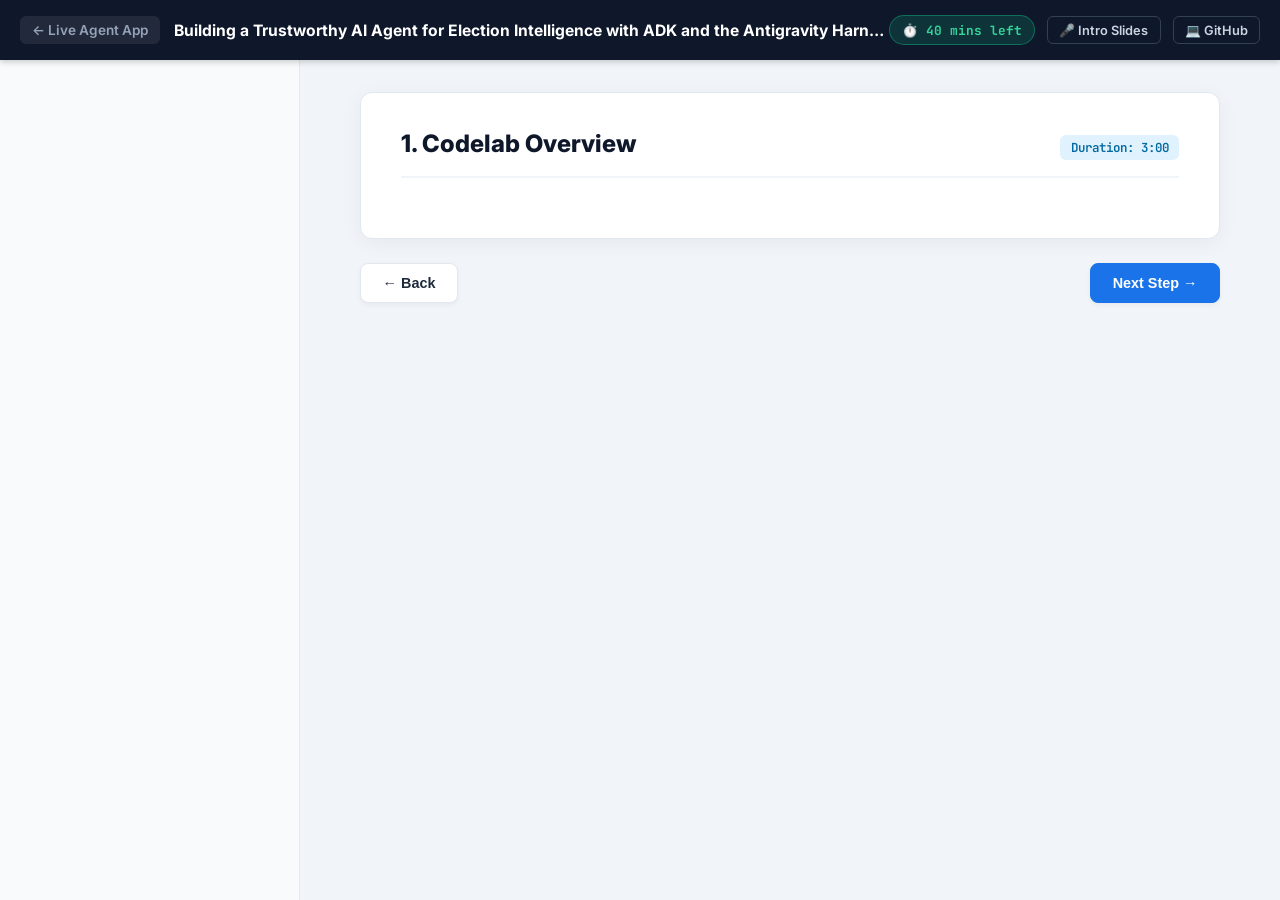
==== codelab/index.html @ 9dbaffe1 "feat: DevFest Lagos 2026 Election Intelligence ADK Multi-Agent App, Codelab & Slides" ====
<!DOCTYPE html>
<html lang="en">
<head>
  <meta charset="UTF-8" />
  <meta name="viewport" content="width=device-width, initial-scale=1.0" />
  <title>DevFest Lagos 2026 Codelab — Building a Trustworthy AI Agent for Election Intelligence with ADK</title>
  <link rel="preconnect" href="https://fonts.googleapis.com" />
  <link rel="preconnect" href="https://fonts.gstatic.com" crossorigin />
  <link href="https://fonts.googleapis.com/css2?family=Inter:wght@400;500;600;700;800&family=JetBrains+Mono:wght@400;500;600;700&display=swap" rel="stylesheet" />
  <style>
    :root {
      --primary: #1a73e8;
      --primary-dark: #1557b0;
      --emerald: #059669;
      --bg-sidebar: #f8fafc;
      --bg-page: #f1f5f9;
      --bg-card: #ffffff;
      --text-main: #1e293b;
      --text-secondary: #475569;
      --border: #e2e8f0;
      --positive-bg: #ecfdf5;
      --positive-border: #10b981;
      --positive-text: #065f46;
      --negative-bg: #fffbeb;
      --negative-border: #f59e0b;
      --negative-text: #92400e;
      --code-bg: #0f172a;
      --code-text: #f8fafc;
    }

    * { box-sizing: border-box; margin: 0; padding: 0; }
    body {
      font-family: 'Inter', -apple-system, BlinkMacSystemFont, sans-serif;
      background: var(--bg-page);
      color: var(--text-main);
      display: flex;
      flex-direction: column;
      height: 100vh;
      overflow: hidden;
    }

    /* Top Codelab Header (Solace / Google Codelabs Style) */
    .codelab-header {
      height: 60px;
      background: #0f172a;
      color: #fff;
      display: flex;
      align-items: center;
      justify-content: space-between;
      padding: 0 1.25rem;
      box-shadow: 0 2px 6px rgba(0,0,0,0.2);
      z-index: 20;
      flex-shrink: 0;
    }
    .header-left {
      display: flex;
      align-items: center;
      gap: 0.85rem;
      min-width: 0;
    }
    .back-btn {
      color: #94a3b8;
      text-decoration: none;
      font-size: 0.85rem;
      font-weight: 600;
      padding: 0.38rem 0.75rem;
      border-radius: 6px;
      background: rgba(255,255,255,0.08);
      white-space: nowrap;
    }
    .back-btn:hover { color: #fff; background: rgba(255,255,255,0.16); }
    .header-title {
      font-size: 0.98rem;
      font-weight: 700;
      white-space: nowrap;
      overflow: hidden;
      text-overflow: ellipsis;
    }
    .header-right {
      display: flex;
      align-items: center;
      gap: 0.75rem;
      flex-shrink: 0;
    }
    .timer-pill {
      display: flex;
      align-items: center;
      gap: 0.4rem;
      background: rgba(16, 185, 129, 0.18);
      border: 1px solid rgba(16, 185, 129, 0.45);
      color: #34d399;
      padding: 0.32rem 0.75rem;
      border-radius: 999px;
      font-size: 0.8rem;
      font-weight: 700;
      font-family: 'JetBrains Mono', monospace;
    }
    .header-link {
      color: #cbd5e1;
      text-decoration: none;
      font-size: 0.8rem;
      font-weight: 600;
      padding: 0.35rem 0.7rem;
      border-radius: 6px;
      border: 1px solid #334155;
    }
    .header-link:hover { color: #fff; border-color: #34d399; }

    /* Layout Container */
    .codelab-body {
      display: flex;
      flex: 1;
      overflow: hidden;
    }

    /* Left Step Drawer */
    .codelab-drawer {
      width: 300px;
      background: var(--bg-sidebar);
      border-right: 1px solid var(--border);
      overflow-y: auto;
      padding: 1rem 0.75rem;
      flex-shrink: 0;
    }
    @media (max-width: 900px) {
      .codelab-drawer { width: 230px; }
    }
    @media (max-width: 680px) {
      .codelab-drawer { display: none; }
    }
    .step-nav-item {
      display: flex;
      align-items: center;
      gap: 0.7rem;
      padding: 0.65rem 0.75rem;
      border-radius: 8px;
      cursor: pointer;
      color: var(--text-secondary);
      font-size: 0.84rem;
      font-weight: 500;
      margin-bottom: 0.25rem;
      transition: all 0.15s ease;
    }
    .step-nav-item:hover {
      background: #e2e8f0;
      color: var(--text-main);
    }
    .step-nav-item.active {
      background: #e0f2fe;
      color: #0369a1;
      font-weight: 700;
    }
    .step-nav-item.completed .step-circle {
      background: var(--emerald);
      color: #fff;
      border-color: var(--emerald);
    }
    .step-circle {
      width: 24px;
      height: 24px;
      border-radius: 50%;
      border: 2px solid #cbd5e1;
      display: flex;
      align-items: center;
      justify-content: center;
      font-size: 0.74rem;
      font-weight: 700;
      flex-shrink: 0;
      background: #fff;
    }
    .step-nav-item.active .step-circle {
      background: #0284c7;
      color: #fff;
      border-color: #0284c7;
    }
    .step-duration-tag {
      margin-left: auto;
      font-size: 0.7rem;
      color: #64748b;
      font-family: 'JetBrains Mono', monospace;
    }

    /* Main Step Canvas */
    .codelab-main {
      flex: 1;
      overflow-y: auto;
      padding: 2rem 2.5rem 5rem;
      display: flex;
      flex-direction: column;
      align-items: center;
    }
    .step-card {
      width: 100%;
      max-width: 860px;
      background: var(--bg-card);
      border: 1px solid var(--border);
      border-radius: 12px;
      padding: 2.25rem 2.5rem;
      box-shadow: 0 4px 20px rgba(15, 23, 42, 0.05);
    }
    .step-header {
      border-bottom: 2px solid #f1f5f9;
      padding-bottom: 1rem;
      margin-bottom: 1.5rem;
      display: flex;
      align-items: baseline;
      justify-content: space-between;
      gap: 1rem;
      flex-wrap: wrap;
    }
    .step-header h1 {
      font-size: 1.5rem;
      font-weight: 800;
      color: #0f172a;
    }
    .step-time-badge {
      font-family: 'JetBrains Mono', monospace;
      font-size: 0.78rem;
      color: #0369a1;
      background: #e0f2fe;
      padding: 0.25rem 0.65rem;
      border-radius: 6px;
      font-weight: 600;
    }

    /* Content Typography */
    .step-content h2 {
      font-size: 1.18rem;
      font-weight: 700;
      margin: 1.5rem 0 0.65rem;
      color: #0f172a;
    }
    .step-content h3 {
      font-size: 1rem;
      font-weight: 700;
      margin: 1.2rem 0 0.45rem;
      color: #1e293b;
    }
    .step-content p {
      line-height: 1.7;
      color: #334155;
      margin-bottom: 0.9rem;
      font-size: 0.95rem;
    }
    .step-content ul, .step-content ol {
      padding-left: 1.4rem;
      margin-bottom: 1rem;
      color: #334155;
      line-height: 1.7;
      font-size: 0.95rem;
    }
    .step-content li { margin-bottom: 0.4rem; }
    .step-content code {
      font-family: 'JetBrains Mono', monospace;
      font-size: 0.84rem;
      background: #f1f5f9;
      color: #0f172a;
      padding: 0.15rem 0.4rem;
      border-radius: 4px;
      border: 1px solid #e2e8f0;
    }
    .step-content pre {
      position: relative;
      background: var(--code-bg);
      color: var(--code-text);
      padding: 1.1rem 1.25rem;
      border-radius: 8px;
      overflow-x: auto;
      margin: 0.9rem 0 1.2rem;
      font-family: 'JetBrains Mono', monospace;
      font-size: 0.83rem;
      line-height: 1.55;
    }
    .step-content pre code {
      background: transparent;
      color: inherit;
      border: none;
      padding: 0;
    }
    .copy-btn {
      position: absolute;
      top: 0.55rem;
      right: 0.65rem;
      background: rgba(255,255,255,0.12);
      color: #e2e8f0;
      border: 1px solid rgba(255,255,255,0.2);
      border-radius: 5px;
      padding: 0.22rem 0.55rem;
      font-size: 0.72rem;
      cursor: pointer;
      font-family: 'Inter', sans-serif;
    }
    .copy-btn:hover { background: rgba(255,255,255,0.24); }

    /* Solace / Google Codelabs Info Boxes (aside.positive & aside.negative) */
    .aside-positive {
      background: var(--positive-bg);
      border-left: 4px solid var(--positive-border);
      color: var(--positive-text);
      padding: 1rem 1.2rem;
      border-radius: 0 8px 8px 0;
      margin: 1.1rem 0;
      font-size: 0.92rem;
      line-height: 1.6;
    }
    .aside-negative {
      background: var(--negative-bg);
      border-left: 4px solid var(--negative-border);
      color: var(--negative-text);
      padding: 1rem 1.2rem;
      border-radius: 0 8px 8px 0;
      margin: 1.1rem 0;
      font-size: 0.92rem;
      line-height: 1.6;
    }

    /* Tables */
    .step-content table {
      width: 100%;
      border-collapse: collapse;
      margin: 1rem 0 1.25rem;
      font-size: 0.88rem;
    }
    .step-content th, .step-content td {
      border: 1px solid var(--border);
      padding: 0.65rem 0.8rem;
      text-align: left;
    }
    .step-content th {
      background: #f8fafc;
      font-weight: 700;
    }

    /* Bottom Controls */
    .step-footer {
      width: 100%;
      max-width: 860px;
      display: flex;
      justify-content: space-between;
      margin-top: 1.5rem;
    }
    .nav-btn {
      padding: 0.7rem 1.35rem;
      border-radius: 8px;
      font-weight: 600;
      font-size: 0.9rem;
      cursor: pointer;
      border: 1px solid var(--border);
      background: #fff;
      color: var(--text-main);
      box-shadow: 0 2px 5px rgba(0,0,0,0.05);
    }
    .nav-btn.primary {
      background: var(--primary);
      color: #fff;
      border-color: var(--primary);
    }
    .nav-btn.primary:hover { background: var(--primary-dark); }
    .nav-btn:disabled { opacity: 0.4; cursor: not-allowed; }
  </style>
</head>
<body>
  <header class="codelab-header">
    <div class="header-left">
      <a href="/" class="back-btn">← Live Agent App</a>
      <div class="header-title">Building a Trustworthy AI Agent for Election Intelligence with ADK and the Antigravity Harness</div>
    </div>
    <div class="header-right">
      <div class="timer-pill" id="time-remaining">⏱️ 40 mins left</div>
      <a href="/slides/" class="header-link">🎤 Intro Slides</a>
      <a href="https://github.com/gabbyagbobli/devfest-lagos-election-intelligence" target="_blank" rel="noopener" class="header-link">💻 GitHub</a>
    </div>
  </header>

  <div class="codelab-body">
    <aside class="codelab-drawer" id="drawer"></aside>
    <main class="codelab-main" id="main-scroll">
      <article class="step-card">
        <div class="step-header">
          <h1 id="step-title">1. Codelab Overview</h1>
          <span class="step-time-badge" id="step-duration">Duration: 3:00</span>
        </div>
        <div class="step-content" id="step-content"></div>
      </article>
      <div class="step-footer">
        <button class="nav-btn" id="prev-btn">← Back</button>
        <button class="nav-btn primary" id="next-btn">Next Step →</button>
      </div>
    </main>
  </div>

  <script>
    const STEPS = [
      {
        title: "Codelab Overview & Learning Objectives",
        duration: 3,
        html: `
          <p>Welcome to the <strong>DevFest Lagos 2026</strong> hands-on workshop! Over the next <strong>40 minutes</strong>, you will build, orchestrate, test, and run a <strong>Trustworthy Multi-Agent Election Intelligence Application</strong> using <strong>Google's Agent Development Kit (ADK)</strong> and the <strong>Antigravity Harness</strong>.</p>
          <h2>The Election Information Trust Challenge</h2>
          <p>As elections approach, citizens, journalists, and observers increasingly ask AI systems about voting hours, PVC collection deadlines, BVAS accreditation rules, official announcements, and viral claims circulating on social media.</p>
          <p>An ordinary chatbot answering from static training weights poses severe risks: it can hallucinate polling dates, confuse outdated rules with current law, or repeat unverified rumors with high confidence.</p>
          <h2>What You Will Build</h2>
          <ul>
            <li><strong>A 4-Agent Google ADK System</strong> with an <code>election_intelligence_coordinator</code> routing requests to three specialized sub-agents: <code>election_research_agent</code>, <code>claim_verification_agent</code>, and <code>election_information_analyst</code>.</li>
            <li><strong>Six Custom ADK Function Tools</strong> backed by a 3-Tier Electoral Source Trust Registry (<code>data/trusted_sources.json</code>) and a verified corpus of INEC regulations, Electoral Act provisions, and accredited observer reports (<code>data/election_corpus.json</code>).</li>
            <li><strong>An Interactive Election Intelligence Trust Dashboard</strong> featuring live verification verdicts (<code>SUPPORTED</code>, <code>CONTRADICTED</code>, <code>INSUFFICIENT_EVIDENCE</code>), multi-agent execution traces, and clickable source attribution cards.</li>
          </ul>
          <div class="aside-positive">
            <strong>💡 Core Principle — Retrieval ≠ Verification:</strong> Finding a statement online does not make it true. Your application will explicitly separate <em>source authority</em> (Tier 1–3), <em>retrieved evidence</em>, and the <em>epistemic conclusion</em> drawn.
          </div>
          <h2>Quick Workshop Links</h2>
          <ul>
            <li><strong>Live Deployed Application:</strong> <a href="/" target="_blank">Open Election Intelligence Trust Dashboard</a></li>
            <li><strong>10-Minute Introduction Slides:</strong> <a href="/slides/" target="_blank">Open Workshop Slide Deck</a></li>
            <li><strong>GitHub Repository:</strong> <a href="https://github.com/gabbyagbobli/devfest-lagos-election-intelligence" target="_blank">gabbyagbobli/devfest-lagos-election-intelligence</a></li>
          </ul>
        `
      },
      {
        title: "Understand the Multi-Agent Architecture",
        duration: 4,
        html: `
          <p>A multi-agent system is not simply several chatbots placed together. In <strong>Google ADK</strong>, each agent has a distinct responsibility, curated instructions, and dedicated tools, coordinated by a parent orchestrator.</p>
          <h2>Our 4-Agent ADK Topology</h2>
          <pre><code>                        ┌──────────────────────────────────────────────┐
                        │               User Query / Claim             │
                        └──────────────────────┬───────────────────────┘
                                               ▼
                ┌──────────────────────────────────────────────────────────────┐
                │        A. Election Intelligence Coordinator (root_agent)     │
                │  • Classifies user intent & delegates to specialist agents   │
                │  • Enforces epistemic humility & uncertainty indicators      │
                └──────┬───────────────────────┬────────────────────────┬──────┘
                       │                       │                        │
         Procedures    ▼         Rumors/Claims ▼          Summaries     ▼
┌──────────────────────────────┐ ┌──────────────────────────────┐ ┌──────────────────────────────┐
│  B. Election Research Agent  │ │  C. Claim Verification Agent │ │ D. Election Info Analyst     │
│  • Official rules & lookup   │ │  • Evaluates claims vs facts │ │ • Summarizes announcements   │
│  • Allowlist trust checks    │ │  • SUPPORTED / CONTRADICTED  │ │ • Compares Tier 1-3 sources  │
│                              │ │    / INSUFFICIENT_EVIDENCE   │ │ • Extracts key dates         │
└──────────────────────────────┘ └──────────────────────────────┘ └──────────────────────────────┘</code></pre>
          <h2>The Three-Tier Electoral Source Trust Registry</h2>
          <table>
            <thead>
              <tr><th>Tier</th><th>Category</th><th>Trust Score</th><th>Trusted Sources</th><th>Verification Policy</th></tr>
            </thead>
            <tbody>
              <tr><td><strong>Tier 1</strong></td><td>Statutory &amp; Electoral Authority</td><td><code>0.98</code></td><td>INEC (<code>inecnigeria.org</code>), Electoral Act (<code>placng.org</code>)</td><td>Primary authority for dates, procedures, and eligibility.</td></tr>
              <tr><td><strong>Tier 2</strong></td><td>Accredited Observers &amp; Fact-Checkers</td><td><code>0.90</code></td><td>YIAGA Africa, DUBAWA, Civil Society Situation Room</td><td>High credibility for field observation and forensic fact-checks.</td></tr>
              <tr><td><strong>Tier 3</strong></td><td>Verified News Media</td><td><code>0.78</code></td><td>Channels TV, Premium Times Electoral Desk</td><td>Credible reporting; requires Tier 1/2 corroboration for legal rules.</td></tr>
              <tr><td><strong>Blocked</strong></td><td>Unattributed / Disinformation</td><td><code>0.00</code></td><td>Viral WhatsApp forwards, clickbait blogs</td><td>Blocked from grounding; treated strictly as claims to verify.</td></tr>
            </tbody>
          </table>
          <div class="aside-negative">
            <strong>⚠️ Zero-Fabrication Guardrail:</strong> None of the four agents may ever invent election results, voting procedures, candidate statements, or URLs. When evidence is incomplete, the agent must return <code>INSUFFICIENT_EVIDENCE</code>.
          </div>
        `
      },
      {
        title: "Set Up the Development Environment",
        duration: 5,
        html: `
          <p>In this step, you will clone the starter repository, create an isolated Python virtual environment, install <code>google-adk</code> and FastAPI, and verify your environment.</p>
          <h2>1. Clone the Starter Repository</h2>
          <pre><code>git clone https://github.com/gabbyagbobli/devfest-lagos-election-intelligence.git
cd devfest-lagos-election-intelligence</code></pre>
          <h2>2. Create Virtual Environment &amp; Install Dependencies</h2>
          <p><strong>macOS / Linux / Google Cloud Shell:</strong></p>
          <pre><code>python3 -m venv .venv
source .venv/bin/activate
pip install --upgrade pip
pip install -r requirements.txt</code></pre>
          <p><strong>Windows (PowerShell):</strong></p>
          <pre><code>python -m venv .venv
.\\.venv\\Scripts\\Activate.ps1
pip install --upgrade pip
pip install -r requirements.txt</code></pre>
          <h2>3. Configure <code>.env</code> Credentials</h2>
          <p>Copy <code>.env.example</code> to <code>.env</code> and set either your Gemini API key or Google Cloud Vertex AI project:</p>
          <pre><code>cp .env.example .env</code></pre>
          <pre><code># Option 1: Gemini API Key (Google AI Studio)
GOOGLE_API_KEY=your_api_key_here

# Option 2: Google Cloud Vertex AI / Agent Platform
# GOOGLE_GENAI_USE_VERTEXAI=1
# GOOGLE_CLOUD_PROJECT=your-gcp-project-id
# GOOGLE_CLOUD_LOCATION=us-central1

ADK_MODEL=gemini-2.5-flash</code></pre>
          <div class="aside-positive">
            <strong>🔍 Checkpoint — Verify Your Setup:</strong><br/>
            Run the command below to confirm <code>google-adk</code> and the verified election corpus are ready:
            <pre><code>adk --version
python -c "import json; print('Loaded corpus docs:', len(json.load(open('data/election_corpus.json', encoding='utf8'))))"</code></pre>
            Expected output: <code>adk, version 2.14.0</code> and <code>Loaded corpus docs: 9</code>.
          </div>
        `
      },
      {
        title: "Build Retrieval & Source Allowlist Tools",
        duration: 6,
        html: `
          <p>In Google ADK, Python functions are exposed to agents via <code>FunctionTool</code>. The LLM inspects the function's <strong>name, parameter type annotations, and docstring</strong> to determine when to call it.</p>
          <h2>Inspect <code>app/tools/election_tools.py</code> (Retrieval &amp; Credibility)</h2>
          <p>Open <code>app/tools/election_tools.py</code> and examine <code>search_verified_election_corpus</code> and <code>check_source_credibility</code>:</p>
          <pre><code>def search_verified_election_corpus(query: str, category: str = "all") -> dict[str, Any]:
    """
    Searches the verified election intelligence corpus for official guidelines,
    electoral commission announcements, statutory laws, and accredited observer reports.

    Args:
        query: The natural language search query or topic keywords.
        category: Optional category filter ("all", "voting_procedures",
                  "official_announcement", "fact_check", "legal_framework",
                  "multi_source_development", or "unverified_investigation").

    Returns:
        A dictionary containing matched documents with full source attribution,
        trust tier scores, publication dates, URLs, and key facts.
    """</code></pre>
          <p>And inspect the domain allowlist guardrail in <code>fetch_allowlisted_web_source(url: str)</code>:</p>
          <pre><code>def fetch_allowlisted_web_source(url: str) -> dict[str, Any]:
    """
    Fetches live web content ONLY if the URL belongs to an allowlisted domain
    in the Electoral Source Trust Registry. Prevents hallucinated or untrusted URLs.
    """
    credibility = check_source_credibility(url)
    if not credibility.get("is_trusted"):
        return {
            "status": "blocked_untrusted_domain",
            "url": url,
            "credibility": credibility,
            "message": "Access blocked by Antigravity Trust Guardrail: domain not allowlisted.",
        }</code></pre>
          <div class="aside-positive">
            <strong>🔍 Checkpoint — Test Source Allowlisting &amp; Retrieval:</strong>
            <pre><code>python -c "from app.tools.election_tools import search_verified_election_corpus, check_source_credibility; print(check_source_credibility('inecnigeria.org')['tier_key']); print(check_source_credibility('whatsapp-forward')['status']); print(search_verified_election_corpus('voting procedures')['documents'][0]['doc_id'])"</code></pre>
            Expected output:<br/>
            <code>TIER_1_OFFICIAL</code><br/>
            <code>flagged_untrusted</code><br/>
            <code>INEC-2026-PROC-01</code>
          </div>
        `
      },
      {
        title: "Build Claim Verification & Analyst Tools",
        duration: 5,
        html: `
          <p>Now let's examine how <code>app/tools/election_tools.py</code> separates <strong>retrieval</strong> from <strong>verification</strong> using <code>verify_election_claim</code>, <code>get_official_announcements</code>, and <code>compare_multi_source_coverage</code>.</p>
          <h2>Why Retrieval ≠ Verification</h2>
          <p>If a user asks <em>"Was the November 21 election postponed to December 12?"</em>, a naive RAG pipeline retrieves an INEC press release containing the words <em>"postponed to December 12"</em> (from INEC's rebuttal) and might confuse the rumor with the truth. Our <code>verify_election_claim</code> tool evaluates source tier, statutory compliance, and explicit rebuttals to classify claims into:</p>
          <ul>
            <li><code>SUPPORTED</code> — Confirmed by Tier 1 official publications or corroborated Tier 2 observer reports.</li>
            <li><code>CONTRADICTED</code> — Refuted by Tier 1 INEC communiqués, Section 47 of the Electoral Act, or forensic fact-checks.</li>
            <li><code>INSUFFICIENT_EVIDENCE</code> — Unverified rumor, ongoing investigation (such as the Eti-Osa/Alimosho polling unit relocation claim), or missing official record.</li>
          </ul>
          <pre><code>def verify_election_claim(claim: str) -> dict[str, Any]:
    """
    Verifies a user-submitted election claim against the verified evidence corpus,
    separating raw retrieval from evidentiary verification.

    Args:
        claim: The specific statement, rumor, or claim to evaluate.

    Returns:
        A structured verification report with a verdict ("SUPPORTED", "CONTRADICTED",
        or "INSUFFICIENT_EVIDENCE"), confidence rating, rationale, and cited evidence.
    """</code></pre>
          <div class="aside-positive">
            <strong>🔍 Checkpoint — Test All Three Verification Verdicts:</strong>
            <pre><code>python -c "from app.tools.election_tools import verify_election_claim
print('1:', verify_election_claim('Election is on November 21, 2026')['verdict'])
print('2:', verify_election_claim('INEC postponed election by 3 weeks to December 12')['verdict'])
print('3:', verify_election_claim('42 polling units in Eti-Osa were secretly relocated overnight')['verdict'])"</code></pre>
            Expected output:<br/>
            <code>1: SUPPORTED</code><br/>
            <code>2: CONTRADICTED</code><br/>
            <code>3: INSUFFICIENT_EVIDENCE</code>
          </div>
        `
      },
      {
        title: "Create the Specialist Sub-Agents",
        duration: 5,
        html: `
          <p>In <code>app/agents/specialists.py</code>, we define our three specialized Google ADK agents using <code>google.adk.agents.Agent</code> and <code>google.adk.tools.FunctionTool</code>:</p>
          <ul>
            <li><code>election_research_agent</code> — Equipped with <code>search_verified_election_corpus</code>, <code>check_source_credibility</code>, and <code>fetch_allowlisted_web_source</code>.</li>
            <li><code>claim_verification_agent</code> — Equipped with <code>verify_election_claim</code>, <code>search_verified_election_corpus</code>, and <code>check_source_credibility</code>.</li>
            <li><code>election_information_analyst</code> — Equipped with <code>get_official_announcements</code>, <code>compare_multi_source_coverage</code>, and <code>search_verified_election_corpus</code>.</li>
          </ul>
          <h2>Inspect <code>app/agents/specialists.py</code></h2>
          <pre><code>from google.adk.agents import Agent
from google.adk.tools import FunctionTool

election_research_agent = Agent(
    model=MODEL_NAME,
    name="election_research_agent",
    description=(
        "Retrieves verified election procedures, statutory provisions, and official "
        "records from allowlisted sources, and evaluates source credibility tiers."
    ),
    instruction="""You are the Election Research Agent in a trustworthy Election Intelligence system...""",
    tools=[
        FunctionTool(search_verified_election_corpus),
        FunctionTool(check_source_credibility),
        FunctionTool(fetch_allowlisted_web_source),
    ],
)

claim_verification_agent = Agent(
    model=MODEL_NAME,
    name="claim_verification_agent",
    description=(
        "Verifies user-submitted election claims, rumors, or statements against "
        "available evidence and assigns SUPPORTED, CONTRADICTED, or INSUFFICIENT_EVIDENCE verdicts."
    ),
    instruction="""You are the Claim Verification Agent... RETRIEVAL IS NOT VERIFICATION...""",
    tools=[
        FunctionTool(verify_election_claim),
        FunctionTool(search_verified_election_corpus),
        FunctionTool(check_source_credibility),
    ],
)</code></pre>
          <div class="aside-positive">
            <strong>🔍 Checkpoint — Confirm Specialist Agent Instantiation:</strong>
            <pre><code>python -c "from app.agents.specialists import election_research_agent, claim_verification_agent, election_information_analyst; print([a.name for a in (election_research_agent, claim_verification_agent, election_information_analyst)])"</code></pre>
            Expected output:<br/>
            <code>['election_research_agent', 'claim_verification_agent', 'election_information_analyst']</code>
          </div>
        `
      },
      {
        title: "Build the Coordinator & Connect Agents",
        duration: 4,
        html: `
          <p>Now connect all three specialists under the <strong>Election Intelligence Coordinator</strong> (<code>root_agent</code>) in <code>app/agents/coordinator.py</code> and expose it in <code>app/election_intelligence/agent.py</code>.</p>
          <h2>Inspect <code>app/agents/coordinator.py</code></h2>
          <pre><code>election_intelligence_coordinator = Agent(
    model=MODEL_NAME,
    name="election_intelligence_coordinator",
    description=(
        "Primary Election Intelligence Coordinator that understands user election "
        "queries, delegates to specialized Research, Claim Verification, and "
        "Information Analyst agents, and produces source-attributed responses."
    ),
    instruction=COORDINATOR_INSTRUCTION,
    sub_agents=[
        election_research_agent,
        claim_verification_agent,
        election_information_analyst,
    ],
    tools=[
        FunctionTool(search_verified_election_corpus),
        FunctionTool(verify_election_claim),
        FunctionTool(get_official_announcements),
        FunctionTool(compare_multi_source_coverage),
        FunctionTool(check_source_credibility),
    ],
)

# ADK CLI (`adk run` and `adk web`) discovers `root_agent` by convention
root_agent = election_intelligence_coordinator</code></pre>
          <h2>How ADK Multi-Agent Delegation Works</h2>
          <p>When you pass <code>sub_agents=[...]</code> to <code>election_intelligence_coordinator</code>, Google ADK automatically equips the coordinator with a built-in <code>transfer_to_agent(agent_name=...)</code> capability and inspects each sub-agent's <code>name</code> and <code>description</code> to route requests dynamically.</p>
          <div class="aside-positive">
            <strong>🔍 Checkpoint — Verify Root Agent &amp; Sub-Agents:</strong>
            <pre><code>python -c "from app.election_intelligence.agent import root_agent; print(root_agent.name, '->', [sa.name for sa in root_agent.sub_agents])"</code></pre>
            Expected output:<br/>
            <code>election_intelligence_coordinator -> ['election_research_agent', 'claim_verification_agent', 'election_information_analyst']</code>
          </div>
        `
      },
      {
        title: "Run & Test the Application",
        duration: 4,
        html: `
          <p>It's time to run our automated verification test suite and launch the interactive application!</p>
          <h2>1. Run the Automated Test Suite (<code>pytest</code>)</h2>
          <pre><code>pytest -v</code></pre>
          <p>You should see all <strong>8 test cases pass</strong>, verifying agent hierarchy, intent delegation, retrieval, source attribution, contradicted rumors, insufficient evidence handling, multi-source comparison, and FastAPI endpoints:</p>
          <pre><code>tests/test_election_agent.py::test_adk_agent_hierarchy_and_tools PASSED
tests/test_election_agent.py::test_agent_delegation_routing PASSED
tests/test_election_agent.py::test_retrieval_and_source_attribution PASSED
tests/test_election_agent.py::test_claim_verification_contradicted_rumors PASSED
tests/test_election_agent.py::test_claim_verification_insufficient_evidence PASSED
tests/test_election_agent.py::test_multi_source_comparison_and_conflicting_nuances PASSED
tests/test_election_agent.py::test_source_credibility_and_untrusted_retrieval_guardrail PASSED
tests/test_election_agent.py::test_fastapi_endpoints_and_demo_questions PASSED
========================= 8 passed in 2.60s =========================</code></pre>
          <h2>2. Launch the Election Intelligence Trust Dashboard</h2>
          <pre><code>uvicorn app.main:app --reload --port 8080</code></pre>
          <p>Open <code>http://localhost:8080</code> in your browser. You can also test directly in ADK's developer playground or terminal:</p>
          <pre><code># Interactive ADK Terminal CLI
adk run app/election_intelligence

# Interactive ADK Web Playground (port 8000)
adk web app</code></pre>
          <div class="aside-negative">
            <strong>🛠️ Troubleshooting Note:</strong> If port <code>8080</code> is already in use, pass <code>--port 8081</code> to <code>uvicorn</code>. If running without a cloud API key, the dashboard automatically uses the built-in Grounded ADK Tool Engine so every feature works offline.
          </div>
        `
      },
      {
        title: "Evaluate with Sample Election Questions",
        duration: 3,
        html: `
          <p>Use the <strong>Election Intelligence Trust Dashboard</strong> (<a href="/" target="_blank">open live app</a> or <code>http://localhost:8080</code>) to evaluate all five required conference test cases:</p>
          <table>
            <thead>
              <tr><th>Test Question / Claim</th><th>Delegated Specialist</th><th>Expected Verdict</th><th>Primary Citations</th></tr>
            </thead>
            <tbody>
              <tr>
                <td><em>"What are the official voting procedures for this election?"</em></td>
                <td><code>election_research_agent</code></td>
                <td><code>SUPPORTED</code></td>
                <td><code>[INEC-2026-PROC-01]</code>, <code>[ELECTORAL-ACT-2022-S47]</code></td>
              </tr>
              <tr>
                <td><em>"Summarize the latest announcement from the electoral commission."</em></td>
                <td><code>election_information_analyst</code></td>
                <td><code>SUPPORTED</code></td>
                <td><code>[INEC-2026-PRESS-04]</code></td>
              </tr>
              <tr>
                <td><em>"Can you verify this claim about the election date: Has INEC postponed the November 21 election by 3 weeks to December 12?"</em></td>
                <td><code>claim_verification_agent</code></td>
                <td><code>CONTRADICTED</code></td>
                <td><code>[INEC-2026-FACT-02]</code>, <code>[INEC-2026-PRESS-04]</code></td>
              </tr>
              <tr>
                <td><em>"What do different credible sources say about BVAS offline accreditation, IReV result transmission, and election logistics readiness?"</em></td>
                <td><code>election_information_analyst</code></td>
                <td><code>MULTI_SOURCE_SYNTHESIS</code></td>
                <td><code>[INEC-2026-TECH-03]</code>, <code>[YIAGA-2026-OBS-01]</code>, <code>[DUBAWA-2026-CHECK-07]</code>, <code>[CHANNELS-2026-NEWS-11]</code></td>
              </tr>
              <tr>
                <td><em>"Is there sufficient evidence to support this statement: 42 polling units in Eti-Osa and Alimosho were secretly relocated overnight to private compounds?"</em></td>
                <td><code>claim_verification_agent</code></td>
                <td><code>INSUFFICIENT_EVIDENCE</code></td>
                <td><code>[YIAGA-2026-INC-09]</code></td>
              </tr>
            </tbody>
          </table>
          <div class="aside-positive">
            <strong>🔍 Final Validation Checkpoint:</strong> Click the <strong>Unsupported Relocation Claim</strong> button in the dashboard and verify that the yellow <code>INSUFFICIENT_EVIDENCE</code> epistemic warning banner appears and explains why only 18 of 42 sites have been inspected so far.
          </div>
        `
      },
      {
        title: "Key Takeaways & Further Learning",
        duration: 1,
        html: `
          <p>🎉 <strong>Congratulations!</strong> You have completed the DevFest Lagos 2026 hands-on codelab and built a production-ready, trustworthy multi-agent Election Intelligence application with Google ADK.</p>
          <h2>What You Accomplished</h2>
          <ul>
            <li>Designed a <strong>4-agent Google ADK architecture</strong> separating Coordination, Research, Claim Verification, and Multi-Source Analysis.</li>
            <li>Implemented <strong>6 ADK Function Tools</strong> backed by a 3-Tier Electoral Source Trust Registry and verified statutory/observer documents.</li>
            <li>Enforced <strong>Retrieval ≠ Verification</strong> and transparent uncertainty communication (<code>SUPPORTED</code>, <code>CONTRADICTED</code>, <code>INSUFFICIENT_EVIDENCE</code>).</li>
            <li>Tested and validated the system across automated <code>pytest</code> checks and live election misinformation scenarios.</li>
          </ul>
          <h2>Further Learning &amp; Official References</h2>
          <ul>
            <li><a href="https://google.github.io/adk-docs/" target="_blank">Google Agent Development Kit (ADK) Official Documentation</a></li>
            <li><a href="https://codelabs.developers.google.com/devsite/codelabs/build-agents-with-adk-foundation?hl=en#0" target="_blank">Google Codelab: Building AI Agents with ADK — The Foundation</a></li>
            <li><a href="https://codelabs.solace.dev/codelabs/codelab-4-codelab/?index=..%2F..index#0" target="_blank">Solace Codelab Instructional Blueprint</a></li>
            <li><a href="https://github.com/gabbyagbobli/devfest-lagos-election-intelligence" target="_blank">DevFest Lagos 2026 Workshop GitHub Repository</a></li>
          </ul>
        `
      }
    ];

    let currentStep = 0;

    function renderCodelab() {
      const drawer = document.getElementById("drawer");
      drawer.innerHTML = STEPS.map((s, idx) => `
        <div class="step-nav-item ${idx === currentStep ? 'active' : ''} ${idx < currentStep ? 'completed' : ''}" onclick="goToStep(${idx})">
          <div class="step-circle">${idx < currentStep ? '✓' : idx + 1}</div>
          <span style="overflow:hidden;text-overflow:ellipsis;white-space:nowrap;">${s.title}</span>
          <span class="step-duration-tag">${s.duration}m</span>
        </div>
      `).join("");

      const step = STEPS[currentStep];
      document.getElementById("step-title").textContent = `${currentStep + 1}. ${step.title}`;
      document.getElementById("step-duration").textContent = `Duration: ${step.duration}:00`;
      document.getElementById("step-content").innerHTML = step.html;

      const minsLeft = STEPS.slice(currentStep).reduce((acc, s) => acc + s.duration, 0);
      document.getElementById("time-remaining").textContent = `⏱️ ${minsLeft} mins left`;

      document.getElementById("prev-btn").disabled = currentStep === 0;
      const nextBtn = document.getElementById("next-btn");
      if (currentStep === STEPS.length - 1) {
        nextBtn.textContent = "Launch Live App 🚀";
      } else {
        nextBtn.textContent = "Next Step →";
      }

      // Attach Copy buttons to code blocks
      document.querySelectorAll(".step-content pre").forEach((pre) => {
        const btn = document.createElement("button");
        btn.className = "copy-btn";
        btn.textContent = "Copy";
        btn.onclick = () => {
          navigator.clipboard.writeText(pre.innerText.replace(/Copy$/, "").trim());
          btn.textContent = "Copied!";
          setTimeout(() => (btn.textContent = "Copy"), 1500);
        };
        pre.appendChild(btn);
      });

      document.getElementById("main-scroll").scrollTop = 0;
      window.location.hash = `#${currentStep}`;
    }

    function goToStep(idx) {
      if (idx >= 0 && idx < STEPS.length) {
        currentStep = idx;
        renderCodelab();
      }
    }

    document.getElementById("prev-btn").addEventListener("click", () => goToStep(currentStep - 1));
    document.getElementById("next-btn").addEventListener("click", () => {
      if (currentStep === STEPS.length - 1) {
        window.location.href = "/";
      } else {
        goToStep(currentStep + 1);
      }
    });

    window.addEventListener("keydown", (e) => {
      if (e.key === "ArrowRight" && currentStep < STEPS.length - 1) goToStep(currentStep + 1);
      if (e.key === "ArrowLeft" && currentStep > 0) goToStep(currentStep - 1);
    });

    const hashIdx = parseInt(window.location.hash.replace("#", ""), 10);
    if (!isNaN(hashIdx) && hashIdx >= 0 && hashIdx < STEPS.length) {
      currentStep = hashIdx;
    }
    renderCodelab();
  </script>
</body>
</html>
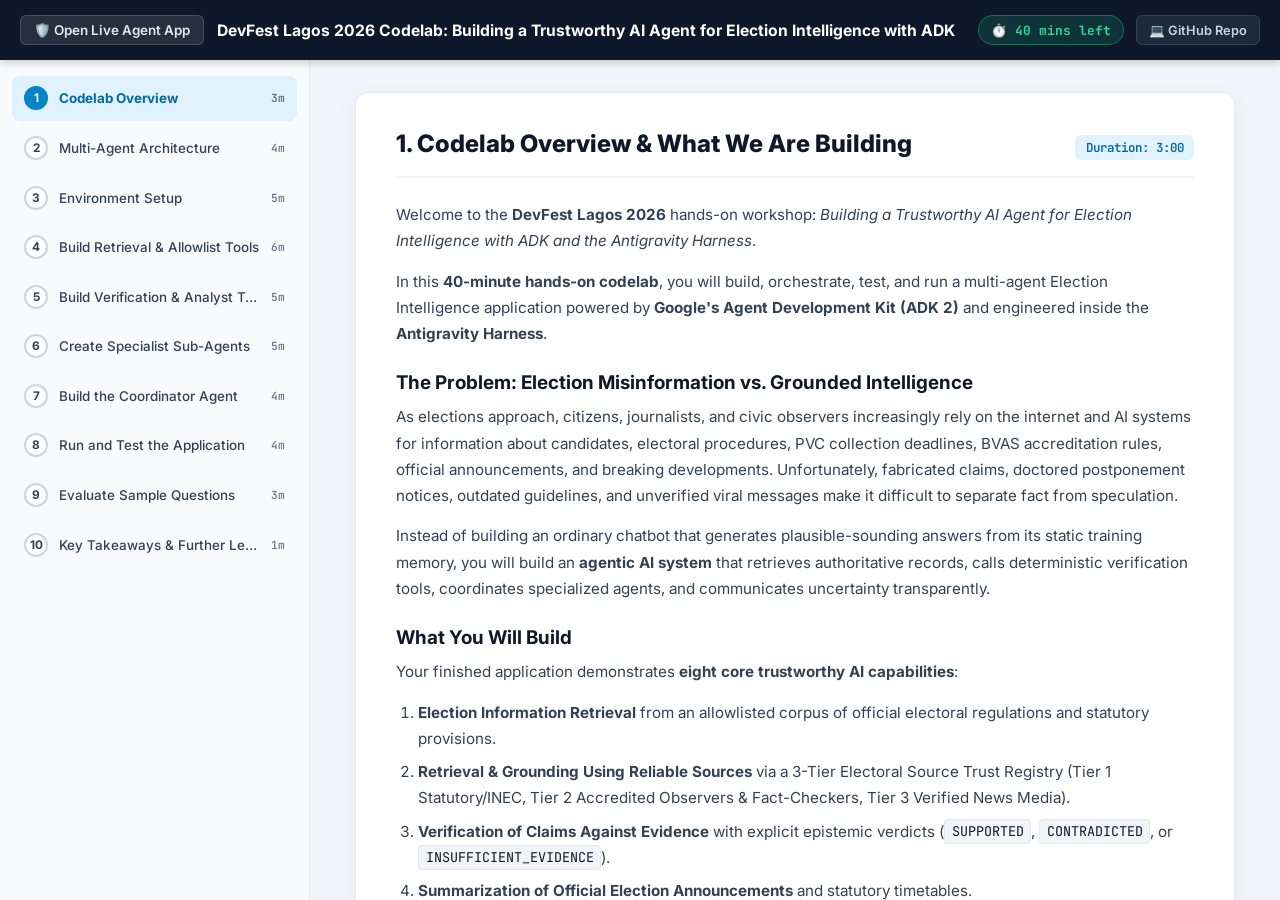
==== commit 8cccf23a: "fix(codelab): render codelab steps directly in DOM and replace web slides with SLIDE_DECK_CONTENT.md" ====
--- a/codelab/index.html
+++ b/codelab/index.html
@@ -15,8 +15,8 @@
       --bg-sidebar: #f8fafc;
       --bg-page: #f1f5f9;
       --bg-card: #ffffff;
-      --text-main: #1e293b;
-      --text-secondary: #475569;
+      --text-main: #0f172a;
+      --text-secondary: #334155;
       --border: #e2e8f0;
       --positive-bg: #ecfdf5;
       --positive-border: #10b981;
@@ -48,7 +48,7 @@
       align-items: center;
       justify-content: space-between;
       padding: 0 1.25rem;
-      box-shadow: 0 2px 6px rgba(0,0,0,0.2);
+      box-shadow: 0 2px 8px rgba(0,0,0,0.22);
       z-index: 20;
       flex-shrink: 0;
     }
@@ -59,16 +59,18 @@
       min-width: 0;
     }
     .back-btn {
-      color: #94a3b8;
+      color: #e2e8f0;
       text-decoration: none;
-      font-size: 0.85rem;
+      font-size: 0.84rem;
       font-weight: 600;
-      padding: 0.38rem 0.75rem;
+      padding: 0.4rem 0.8rem;
       border-radius: 6px;
-      background: rgba(255,255,255,0.08);
+      background: rgba(255,255,255,0.1);
+      border: 1px solid rgba(255,255,255,0.15);
       white-space: nowrap;
-    }
-    .back-btn:hover { color: #fff; background: rgba(255,255,255,0.16); }
+      transition: all 0.15s ease;
+    }
+    .back-btn:hover { color: #fff; background: rgba(16, 185, 129, 0.25); border-color: #10b981; }
     .header-title {
       font-size: 0.98rem;
       font-weight: 700;
@@ -100,13 +102,14 @@
       text-decoration: none;
       font-size: 0.8rem;
       font-weight: 600;
-      padding: 0.35rem 0.7rem;
+      padding: 0.38rem 0.75rem;
       border-radius: 6px;
       border: 1px solid #334155;
+      background: #1e293b;
     }
     .header-link:hover { color: #fff; border-color: #34d399; }
 
-    /* Layout Container */
+    /* Body Layout */
     .codelab-body {
       display: flex;
       flex: 1;
@@ -115,15 +118,15 @@
 
     /* Left Step Drawer */
     .codelab-drawer {
-      width: 300px;
+      width: 310px;
       background: var(--bg-sidebar);
       border-right: 1px solid var(--border);
       overflow-y: auto;
       padding: 1rem 0.75rem;
       flex-shrink: 0;
     }
-    @media (max-width: 900px) {
-      .codelab-drawer { width: 230px; }
+    @media (max-width: 920px) {
+      .codelab-drawer { width: 240px; }
     }
     @media (max-width: 680px) {
       .codelab-drawer { display: none; }
@@ -138,8 +141,9 @@
       color: var(--text-secondary);
       font-size: 0.84rem;
       font-weight: 500;
-      margin-bottom: 0.25rem;
+      margin-bottom: 0.3rem;
       transition: all 0.15s ease;
+      user-select: none;
     }
     .step-nav-item:hover {
       background: #e2e8f0;
@@ -189,15 +193,29 @@
       flex-direction: column;
       align-items: center;
     }
+    @media (max-width: 680px) {
+      .codelab-main { padding: 1.2rem 1rem 4rem; }
+    }
     .step-card {
       width: 100%;
-      max-width: 860px;
+      max-width: 880px;
       background: var(--bg-card);
       border: 1px solid var(--border);
       border-radius: 12px;
       padding: 2.25rem 2.5rem;
       box-shadow: 0 4px 20px rgba(15, 23, 42, 0.05);
     }
+    @media (max-width: 680px) {
+      .step-card { padding: 1.4rem 1.2rem; }
+    }
+
+    .codelab-step {
+      display: none;
+    }
+    .codelab-step.active-step {
+      display: block;
+    }
+
     .step-header {
       border-bottom: 2px solid #f1f5f9;
       padding-bottom: 1rem;
@@ -224,33 +242,33 @@
     }
 
     /* Content Typography */
-    .step-content h2 {
+    .codelab-step h2 {
       font-size: 1.18rem;
       font-weight: 700;
       margin: 1.5rem 0 0.65rem;
       color: #0f172a;
     }
-    .step-content h3 {
+    .codelab-step h3 {
       font-size: 1rem;
       font-weight: 700;
       margin: 1.2rem 0 0.45rem;
       color: #1e293b;
     }
-    .step-content p {
-      line-height: 1.7;
+    .codelab-step p {
+      line-height: 1.72;
       color: #334155;
       margin-bottom: 0.9rem;
       font-size: 0.95rem;
     }
-    .step-content ul, .step-content ol {
+    .codelab-step ul, .codelab-step ol {
       padding-left: 1.4rem;
       margin-bottom: 1rem;
       color: #334155;
-      line-height: 1.7;
+      line-height: 1.72;
       font-size: 0.95rem;
     }
-    .step-content li { margin-bottom: 0.4rem; }
-    .step-content code {
+    .codelab-step li { margin-bottom: 0.45rem; }
+    .codelab-step code {
       font-family: 'JetBrains Mono', monospace;
       font-size: 0.84rem;
       background: #f1f5f9;
@@ -259,7 +277,7 @@
       border-radius: 4px;
       border: 1px solid #e2e8f0;
     }
-    .step-content pre {
+    .codelab-step pre {
       position: relative;
       background: var(--code-bg);
       color: var(--code-text);
@@ -268,10 +286,10 @@
       overflow-x: auto;
       margin: 0.9rem 0 1.2rem;
       font-family: 'JetBrains Mono', monospace;
-      font-size: 0.83rem;
-      line-height: 1.55;
-    }
-    .step-content pre code {
+      font-size: 0.82rem;
+      line-height: 1.58;
+    }
+    .codelab-step pre code {
       background: transparent;
       color: inherit;
       border: none;
@@ -281,27 +299,27 @@
       position: absolute;
       top: 0.55rem;
       right: 0.65rem;
-      background: rgba(255,255,255,0.12);
+      background: rgba(255,255,255,0.14);
       color: #e2e8f0;
-      border: 1px solid rgba(255,255,255,0.2);
+      border: 1px solid rgba(255,255,255,0.22);
       border-radius: 5px;
-      padding: 0.22rem 0.55rem;
+      padding: 0.22rem 0.6rem;
       font-size: 0.72rem;
       cursor: pointer;
       font-family: 'Inter', sans-serif;
     }
-    .copy-btn:hover { background: rgba(255,255,255,0.24); }
-
-    /* Solace / Google Codelabs Info Boxes (aside.positive & aside.negative) */
+    .copy-btn:hover { background: rgba(255,255,255,0.28); }
+
+    /* Solace / Google Codelabs Callout Info Boxes */
     .aside-positive {
       background: var(--positive-bg);
       border-left: 4px solid var(--positive-border);
       color: var(--positive-text);
       padding: 1rem 1.2rem;
       border-radius: 0 8px 8px 0;
-      margin: 1.1rem 0;
+      margin: 1.15rem 0;
       font-size: 0.92rem;
-      line-height: 1.6;
+      line-height: 1.65;
     }
     .aside-negative {
       background: var(--negative-bg);
@@ -309,38 +327,40 @@
       color: var(--negative-text);
       padding: 1rem 1.2rem;
       border-radius: 0 8px 8px 0;
-      margin: 1.1rem 0;
+      margin: 1.15rem 0;
       font-size: 0.92rem;
-      line-height: 1.6;
+      line-height: 1.65;
     }
 
     /* Tables */
-    .step-content table {
+    .codelab-step table {
       width: 100%;
       border-collapse: collapse;
       margin: 1rem 0 1.25rem;
       font-size: 0.88rem;
     }
-    .step-content th, .step-content td {
+    .codelab-step th, .codelab-step td {
       border: 1px solid var(--border);
       padding: 0.65rem 0.8rem;
       text-align: left;
-    }
-    .step-content th {
+      vertical-align: top;
+    }
+    .codelab-step th {
       background: #f8fafc;
       font-weight: 700;
-    }
-
-    /* Bottom Controls */
+      color: #0f172a;
+    }
+
+    /* Bottom Navigation Controls */
     .step-footer {
       width: 100%;
-      max-width: 860px;
+      max-width: 880px;
       display: flex;
       justify-content: space-between;
       margin-top: 1.5rem;
     }
     .nav-btn {
-      padding: 0.7rem 1.35rem;
+      padding: 0.72rem 1.4rem;
       border-radius: 8px;
       font-weight: 600;
       font-size: 0.9rem;
@@ -362,199 +382,445 @@
 <body>
   <header class="codelab-header">
     <div class="header-left">
-      <a href="/" class="back-btn">← Live Agent App</a>
-      <div class="header-title">Building a Trustworthy AI Agent for Election Intelligence with ADK and the Antigravity Harness</div>
+      <a href="/" class="back-btn">🛡️ Open Live Agent App</a>
+      <div class="header-title">DevFest Lagos 2026 Codelab: Building a Trustworthy AI Agent for Election Intelligence with ADK</div>
     </div>
     <div class="header-right">
       <div class="timer-pill" id="time-remaining">⏱️ 40 mins left</div>
-      <a href="/slides/" class="header-link">🎤 Intro Slides</a>
-      <a href="https://github.com/gabbyagbobli/devfest-lagos-election-intelligence" target="_blank" rel="noopener" class="header-link">💻 GitHub</a>
+      <a href="https://github.com/gabbyagbobli/devfest-lagos-election-intelligence" target="_blank" rel="noopener" class="header-link">💻 GitHub Repo</a>
     </div>
   </header>
 
   <div class="codelab-body">
-    <aside class="codelab-drawer" id="drawer"></aside>
+    <aside class="codelab-drawer" id="drawer">
+      <!-- Populated automatically from .codelab-step sections -->
+    </aside>
+
     <main class="codelab-main" id="main-scroll">
       <article class="step-card">
-        <div class="step-header">
-          <h1 id="step-title">1. Codelab Overview</h1>
-          <span class="step-time-badge" id="step-duration">Duration: 3:00</span>
-        </div>
-        <div class="step-content" id="step-content"></div>
-      </article>
-      <div class="step-footer">
-        <button class="nav-btn" id="prev-btn">← Back</button>
-        <button class="nav-btn primary" id="next-btn">Next Step →</button>
-      </div>
-    </main>
-  </div>
-
-  <script>
-    const STEPS = [
-      {
-        title: "Codelab Overview & Learning Objectives",
-        duration: 3,
-        html: `
-          <p>Welcome to the <strong>DevFest Lagos 2026</strong> hands-on workshop! Over the next <strong>40 minutes</strong>, you will build, orchestrate, test, and run a <strong>Trustworthy Multi-Agent Election Intelligence Application</strong> using <strong>Google's Agent Development Kit (ADK)</strong> and the <strong>Antigravity Harness</strong>.</p>
-          <h2>The Election Information Trust Challenge</h2>
-          <p>As elections approach, citizens, journalists, and observers increasingly ask AI systems about voting hours, PVC collection deadlines, BVAS accreditation rules, official announcements, and viral claims circulating on social media.</p>
-          <p>An ordinary chatbot answering from static training weights poses severe risks: it can hallucinate polling dates, confuse outdated rules with current law, or repeat unverified rumors with high confidence.</p>
+
+        <!-- ============================================================== -->
+        <!-- STEP 1: CODELAB OVERVIEW                                       -->
+        <!-- ============================================================== -->
+        <section class="codelab-step active-step" data-title="Codelab Overview" data-duration="3">
+          <div class="step-header">
+            <h1>1. Codelab Overview &amp; What We Are Building</h1>
+            <span class="step-time-badge">Duration: 3:00</span>
+          </div>
+
+          <p>Welcome to the <strong>DevFest Lagos 2026</strong> hands-on workshop: <em>Building a Trustworthy AI Agent for Election Intelligence with ADK and the Antigravity Harness</em>.</p>
+          <p>In this <strong>40-minute hands-on codelab</strong>, you will build, orchestrate, test, and run a multi-agent Election Intelligence application powered by <strong>Google's Agent Development Kit (ADK 2)</strong> and engineered inside the <strong>Antigravity Harness</strong>.</p>
+
+          <h2>The Problem: Election Misinformation vs. Grounded Intelligence</h2>
+          <p>As elections approach, citizens, journalists, and civic observers increasingly rely on the internet and AI systems for information about candidates, electoral procedures, PVC collection deadlines, BVAS accreditation rules, official announcements, and breaking developments. Unfortunately, fabricated claims, doctored postponement notices, outdated guidelines, and unverified viral messages make it difficult to separate fact from speculation.</p>
+          <p>Instead of building an ordinary chatbot that generates plausible-sounding answers from its static training memory, you will build an <strong>agentic AI system</strong> that retrieves authoritative records, calls deterministic verification tools, coordinates specialized agents, and communicates uncertainty transparently.</p>
+
           <h2>What You Will Build</h2>
+          <p>Your finished application demonstrates <strong>eight core trustworthy AI capabilities</strong>:</p>
+          <ol>
+            <li><strong>Election Information Retrieval</strong> from an allowlisted corpus of official electoral regulations and statutory provisions.</li>
+            <li><strong>Retrieval &amp; Grounding Using Reliable Sources</strong> via a 3-Tier Electoral Source Trust Registry (Tier 1 Statutory/INEC, Tier 2 Accredited Observers &amp; Fact-Checkers, Tier 3 Verified News Media).</li>
+            <li><strong>Verification of Claims Against Evidence</strong> with explicit epistemic verdicts (<code>SUPPORTED</code>, <code>CONTRADICTED</code>, or <code>INSUFFICIENT_EVIDENCE</code>).</li>
+            <li><strong>Summarization of Official Election Announcements</strong> and statutory timetables.</li>
+            <li><strong>Comparison of Information from Multiple Credible Sources</strong> across official, observer, and media perspectives.</li>
+            <li><strong>Strict Source Attribution &amp; References</strong> with document IDs (e.g., <code>[INEC-2026-PROC-01]</code>), publication dates, and official URLs.</li>
+            <li><strong>Transparent Communication of Uncertainty</strong> when evidence is incomplete, conflicting, or unverified.</li>
+            <li><strong>Multi-Agent Collaboration &amp; Orchestration</strong> using Google ADK (<code>Agent</code>, <code>FunctionTool</code>, <code>sub_agents</code>, and <code>Runner</code>).</li>
+          </ol>
+
+          <div class="aside-positive">
+            <strong>💡 Core Architectural Principle — Retrieval ≠ Verification:</strong><br/>
+            Finding a statement online does not automatically make it true. Throughout this workshop, your application will distinguish between the <strong>credibility of a source</strong>, the <strong>evidence it provides</strong>, and the <strong>conclusion that can reasonably be drawn</strong>.
+          </div>
+
+          <h2>Workshop Resources</h2>
           <ul>
-            <li><strong>A 4-Agent Google ADK System</strong> with an <code>election_intelligence_coordinator</code> routing requests to three specialized sub-agents: <code>election_research_agent</code>, <code>claim_verification_agent</code>, and <code>election_information_analyst</code>.</li>
-            <li><strong>Six Custom ADK Function Tools</strong> backed by a 3-Tier Electoral Source Trust Registry (<code>data/trusted_sources.json</code>) and a verified corpus of INEC regulations, Electoral Act provisions, and accredited observer reports (<code>data/election_corpus.json</code>).</li>
-            <li><strong>An Interactive Election Intelligence Trust Dashboard</strong> featuring live verification verdicts (<code>SUPPORTED</code>, <code>CONTRADICTED</code>, <code>INSUFFICIENT_EVIDENCE</code>), multi-agent execution traces, and clickable source attribution cards.</li>
+            <li><strong>Live Deployed Election Intelligence Application:</strong> <a href="/" target="_blank" rel="noopener">https://devfest-lagos-election-agent-2026.web.app</a></li>
+            <li><strong>Live Cloud Run ADK 2 API &amp; Container:</strong> <a href="https://devfest-lagos-election-agent-1084480045730.us-central1.run.app" target="_blank" rel="noopener">https://devfest-lagos-election-agent-1084480045730.us-central1.run.app</a></li>
+            <li><strong>GitHub Starter &amp; Solution Repository:</strong> <a href="https://github.com/gabbyagbobli/devfest-lagos-election-intelligence" target="_blank" rel="noopener">https://github.com/gabbyagbobli/devfest-lagos-election-intelligence</a></li>
           </ul>
-          <div class="aside-positive">
-            <strong>💡 Core Principle — Retrieval ≠ Verification:</strong> Finding a statement online does not make it true. Your application will explicitly separate <em>source authority</em> (Tier 1–3), <em>retrieved evidence</em>, and the <em>epistemic conclusion</em> drawn.
-          </div>
-          <h2>Quick Workshop Links</h2>
-          <ul>
-            <li><strong>Live Deployed Application:</strong> <a href="/" target="_blank">Open Election Intelligence Trust Dashboard</a></li>
-            <li><strong>10-Minute Introduction Slides:</strong> <a href="/slides/" target="_blank">Open Workshop Slide Deck</a></li>
-            <li><strong>GitHub Repository:</strong> <a href="https://github.com/gabbyagbobli/devfest-lagos-election-intelligence" target="_blank">gabbyagbobli/devfest-lagos-election-intelligence</a></li>
-          </ul>
-        `
-      },
-      {
-        title: "Understand the Multi-Agent Architecture",
-        duration: 4,
-        html: `
-          <p>A multi-agent system is not simply several chatbots placed together. In <strong>Google ADK</strong>, each agent has a distinct responsibility, curated instructions, and dedicated tools, coordinated by a parent orchestrator.</p>
-          <h2>Our 4-Agent ADK Topology</h2>
+        </section>
+
+        <!-- ============================================================== -->
+        <!-- STEP 2: MULTI-AGENT ARCHITECTURE                               -->
+        <!-- ============================================================== -->
+        <section class="codelab-step" data-title="Multi-Agent Architecture" data-duration="4">
+          <div class="step-header">
+            <h1>2. Understand the Multi-Agent Architecture</h1>
+            <span class="step-time-badge">Duration: 4:00</span>
+          </div>
+
+          <p>A multi-agent system is not simply several chatbots placed together. In <strong>Google ADK</strong>, each agent has a clearly defined responsibility, specialized system instructions, and scoped tools, coordinated by a root orchestrator.</p>
+
+          <h2>System Architecture Diagram</h2>
           <pre><code>                        ┌──────────────────────────────────────────────┐
                         │               User Query / Claim             │
                         └──────────────────────┬───────────────────────┘
+                                               │
                                                ▼
                 ┌──────────────────────────────────────────────────────────────┐
                 │        A. Election Intelligence Coordinator (root_agent)     │
-                │  • Classifies user intent & delegates to specialist agents   │
-                │  • Enforces epistemic humility & uncertainty indicators      │
+                │  • Understands user intent &amp; delegates to specialist agents  │
+                │  • Synthesizes findings &amp; enforces uncertainty indicators    │
                 └──────┬───────────────────────┬────────────────────────┬──────┘
                        │                       │                        │
          Procedures    ▼         Rumors/Claims ▼          Summaries     ▼
 ┌──────────────────────────────┐ ┌──────────────────────────────┐ ┌──────────────────────────────┐
 │  B. Election Research Agent  │ │  C. Claim Verification Agent │ │ D. Election Info Analyst     │
-│  • Official rules & lookup   │ │  • Evaluates claims vs facts │ │ • Summarizes announcements   │
+│  • Official rules &amp; lookup   │ │  • Evaluates claims vs facts │ │ • Summarizes announcements   │
 │  • Allowlist trust checks    │ │  • SUPPORTED / CONTRADICTED  │ │ • Compares Tier 1-3 sources  │
 │                              │ │    / INSUFFICIENT_EVIDENCE   │ │ • Extracts key dates         │
-└──────────────────────────────┘ └──────────────────────────────┘ └──────────────────────────────┘</code></pre>
-          <h2>The Three-Tier Electoral Source Trust Registry</h2>
+└──────────────┬───────────────┘ └──────────────┬───────────────┘ └──────────────┬───────────────┘
+               │                                │                                │
+               └────────────────────────────────┼────────────────────────────────┘
+                                                ▼
+                ┌──────────────────────────────────────────────────────────────┐
+                │         ADK Function Tools &amp; 3-Tier Trust Registry           │
+                │  • search_verified_election_corpus()                         │
+                │  • check_source_credibility()                                │
+                │  • verify_election_claim()                                   │
+                │  • get_official_announcements()                              │
+                │  • compare_multi_source_coverage()                           │
+                │  • fetch_allowlisted_web_source()                            │
+                └──────────────────────────────────────────────────────────────┘</code></pre>
+
+          <h2>The Four Specialized ADK Agents</h2>
           <table>
             <thead>
-              <tr><th>Tier</th><th>Category</th><th>Trust Score</th><th>Trusted Sources</th><th>Verification Policy</th></tr>
+              <tr>
+                <th>Agent Identifier</th>
+                <th>Role</th>
+                <th>Core Responsibilities &amp; Tools</th>
+              </tr>
             </thead>
             <tbody>
-              <tr><td><strong>Tier 1</strong></td><td>Statutory &amp; Electoral Authority</td><td><code>0.98</code></td><td>INEC (<code>inecnigeria.org</code>), Electoral Act (<code>placng.org</code>)</td><td>Primary authority for dates, procedures, and eligibility.</td></tr>
-              <tr><td><strong>Tier 2</strong></td><td>Accredited Observers &amp; Fact-Checkers</td><td><code>0.90</code></td><td>YIAGA Africa, DUBAWA, Civil Society Situation Room</td><td>High credibility for field observation and forensic fact-checks.</td></tr>
-              <tr><td><strong>Tier 3</strong></td><td>Verified News Media</td><td><code>0.78</code></td><td>Channels TV, Premium Times Electoral Desk</td><td>Credible reporting; requires Tier 1/2 corroboration for legal rules.</td></tr>
-              <tr><td><strong>Blocked</strong></td><td>Unattributed / Disinformation</td><td><code>0.00</code></td><td>Viral WhatsApp forwards, clickbait blogs</td><td>Blocked from grounding; treated strictly as claims to verify.</td></tr>
+              <tr>
+                <td><code>election_intelligence_coordinator</code><br/>(<code>root_agent</code>)</td>
+                <td><strong>A. Coordinator</strong></td>
+                <td>Serves as the primary entry point, classifies user intent, delegates to the appropriate specialist sub-agent, and enforces epistemic uncertainty banners.</td>
+              </tr>
+              <tr>
+                <td><code>election_research_agent</code></td>
+                <td><strong>B. Research Specialist</strong></td>
+                <td>Searches approved election guidelines (<code>search_verified_election_corpus</code>), evaluates domain credibility (<code>check_source_credibility</code>), and blocks untrusted URLs (<code>fetch_allowlisted_web_source</code>).</td>
+              </tr>
+              <tr>
+                <td><code>claim_verification_agent</code></td>
+                <td><strong>C. Claim Verifier</strong></td>
+                <td>Examines claims presented by users (<code>verify_election_claim</code>), compares them against retrieved evidence, and assigns <code>SUPPORTED</code>, <code>CONTRADICTED</code>, or <code>INSUFFICIENT_EVIDENCE</code>.</td>
+              </tr>
+              <tr>
+                <td><code>election_information_analyst</code></td>
+                <td><strong>D. Information Analyst</strong></td>
+                <td>Summarizes official electoral commission communiqués (<code>get_official_announcements</code>) and compares coverage across Tier 1, Tier 2, and Tier 3 sources (<code>compare_multi_source_coverage</code>).</td>
+              </tr>
             </tbody>
           </table>
+
+          <h2>The Three-Tier Electoral Source Trust Registry (<code>data/trusted_sources.json</code>)</h2>
+          <table>
+            <thead>
+              <tr>
+                <th>Trust Tier</th>
+                <th>Score</th>
+                <th>Allowlisted Sources</th>
+                <th>Verification Policy</th>
+              </tr>
+            </thead>
+            <tbody>
+              <tr>
+                <td><strong>Tier 1 — Official &amp; Statutory</strong></td>
+                <td><code>0.98</code></td>
+                <td>INEC (<code>inecnigeria.org</code>), Electoral Act Official Gazette (<code>placng.org</code>)</td>
+                <td>Primary authoritative record for polling dates, legal voting procedures, and voter eligibility.</td>
+              </tr>
+              <tr>
+                <td><strong>Tier 2 — Accredited Observers &amp; Fact-Checkers</strong></td>
+                <td><code>0.90</code></td>
+                <td>YIAGA Africa (<code>yiaga.org</code>), DUBAWA (<code>dubawa.org</code>), Nigeria Civil Society Situation Room (<code>situationroomng.org</code>)</td>
+                <td>High credibility for field observation, BVAS mock audits, and forensic fact-checking; cross-reference statutory rules with Tier 1.</td>
+              </tr>
+              <tr>
+                <td><strong>Tier 3 — Verified News Media</strong></td>
+                <td><code>0.78</code></td>
+                <td>Channels TV Electoral Desk (<code>channelstv.com</code>), Premium Times (<code>premiumtimesng.com</code>)</td>
+                <td>Credible journalistic reporting; claims regarding schedule changes or legal rules require Tier 1/2 corroboration.</td>
+              </tr>
+              <tr>
+                <td><strong>Untrusted / Blocked</strong></td>
+                <td><code>0.00</code></td>
+                <td>Viral WhatsApp forwards, anonymous Telegram leaks, clickbait domains</td>
+                <td>Blocked from grounding; treated strictly as unverified claims to be fact-checked.</td>
+              </tr>
+            </tbody>
+          </table>
+
           <div class="aside-negative">
-            <strong>⚠️ Zero-Fabrication Guardrail:</strong> None of the four agents may ever invent election results, voting procedures, candidate statements, or URLs. When evidence is incomplete, the agent must return <code>INSUFFICIENT_EVIDENCE</code>.
-          </div>
-        `
-      },
-      {
-        title: "Set Up the Development Environment",
-        duration: 5,
-        html: `
-          <p>In this step, you will clone the starter repository, create an isolated Python virtual environment, install <code>google-adk</code> and FastAPI, and verify your environment.</p>
-          <h2>1. Clone the Starter Repository</h2>
+            <strong>⚠️ Mandatory Responsible AI Guardrail:</strong><br/>
+            Never design the agent to invent election results, voting procedures, candidate statements, or source references. When evidence is missing or inconclusive, the system must explicitly return <code>INSUFFICIENT_EVIDENCE</code>.
+          </div>
+        </section>
+
+        <!-- ============================================================== -->
+        <!-- STEP 3: ENVIRONMENT SETUP                                      -->
+        <!-- ============================================================== -->
+        <section class="codelab-step" data-title="Environment Setup" data-duration="5">
+          <div class="step-header">
+            <h1>3. Set Up the Development Environment</h1>
+            <span class="step-time-badge">Duration: 5:00</span>
+          </div>
+
+          <p>In this step, you will clone the workshop repository, create an isolated Python virtual environment, install <strong>Google ADK (<code>google-adk</code>)</strong> and <strong>FastAPI</strong>, and inspect the project layout.</p>
+
+          <h2>Prerequisites</h2>
+          <ul>
+            <li><strong>Python 3.11+</strong> installed (or Google Cloud Shell)</li>
+            <li><strong>Git</strong> installed</li>
+            <li><strong>Code Editor:</strong> Antigravity IDE, VS Code, or Cloud Shell Editor</li>
+            <li><em>(Optional)</em> A <strong>Gemini API Key</strong> (from Google AI Studio) or a <strong>Google Cloud Project</strong> with Vertex AI enabled. <em>Note: The repository also includes a built-in deterministic Grounded Tool Engine fallback so you can complete every step even without a cloud key or on unstable conference Wi-Fi!</em></li>
+          </ul>
+
+          <h2>Step 3.1 — Clone the Repository</h2>
+          <p>Open your terminal and run:</p>
           <pre><code>git clone https://github.com/gabbyagbobli/devfest-lagos-election-intelligence.git
 cd devfest-lagos-election-intelligence</code></pre>
-          <h2>2. Create Virtual Environment &amp; Install Dependencies</h2>
-          <p><strong>macOS / Linux / Google Cloud Shell:</strong></p>
+
+          <h2>Step 3.2 — Create Virtual Environment &amp; Install Dependencies</h2>
+          <p><strong>On macOS / Linux / Google Cloud Shell:</strong></p>
           <pre><code>python3 -m venv .venv
 source .venv/bin/activate
 pip install --upgrade pip
 pip install -r requirements.txt</code></pre>
-          <p><strong>Windows (PowerShell):</strong></p>
+
+          <p><strong>On Windows (PowerShell):</strong></p>
           <pre><code>python -m venv .venv
-.\\.venv\\Scripts\\Activate.ps1
+.\.venv\Scripts\Activate.ps1
 pip install --upgrade pip
 pip install -r requirements.txt</code></pre>
-          <h2>3. Configure <code>.env</code> Credentials</h2>
-          <p>Copy <code>.env.example</code> to <code>.env</code> and set either your Gemini API key or Google Cloud Vertex AI project:</p>
+
+          <h2>Step 3.3 — Configure Environment Variables (<code>.env</code>)</h2>
+          <p>Copy the template environment file:</p>
           <pre><code>cp .env.example .env</code></pre>
-          <pre><code># Option 1: Gemini API Key (Google AI Studio)
-GOOGLE_API_KEY=your_api_key_here
-
-# Option 2: Google Cloud Vertex AI / Agent Platform
-# GOOGLE_GENAI_USE_VERTEXAI=1
-# GOOGLE_CLOUD_PROJECT=your-gcp-project-id
-# GOOGLE_CLOUD_LOCATION=us-central1
-
+          <p>Open <code>.env</code> in your editor and configure either Option A (Gemini API Key) or Option B (Google Cloud Vertex AI):</p>
+          <pre><code># Option A: Google AI Studio / Gemini Developer API Key
+GOOGLE_API_KEY=your_gemini_api_key_here
+
+# Option B: Google Cloud Vertex AI / Agent Platform
+GOOGLE_GENAI_USE_VERTEXAI=0
+GOOGLE_CLOUD_PROJECT=your-gcp-project-id
+GOOGLE_CLOUD_LOCATION=us-central1
+
+# Model used by all 4 ADK agents
 ADK_MODEL=gemini-2.5-flash</code></pre>
+
+          <h2>Project Directory Structure</h2>
+          <pre><code>devfest-lagos-election-intelligence/
+├── app/
+│   ├── agents/
+│   │   ├── coordinator.py          # A. Election Intelligence Coordinator (root_agent)
+│   │   └── specialists.py          # B. Research, C. Verification &amp; D. Analyst Agents
+│   ├── tools/
+│   │   └── election_tools.py       # 6 Custom ADK Function Tools + Allowlist Guardrails
+│   ├── election_intelligence/      # ADK CLI Package (`adk run` &amp; `adk web` discovery)
+│   │   ├── __init__.py
+│   │   └── agent.py
+│   ├── orchestrator.py             # ADK 2 Live Runner + Grounded Fallback Engine
+│   ├── main.py                     # FastAPI Server &amp; REST API Endpoints
+│   └── static/                     # Election Intelligence Trust Dashboard UI
+├── data/
+│   ├── election_corpus.json        # 9 Verified Tier 1–3 Electoral Documents
+│   └── trusted_sources.json        # 3-Tier Electoral Source Trust Registry
+└── tests/
+    └── test_election_agent.py      # Automated Pytest Suite (8 Verification Tests)</code></pre>
+
           <div class="aside-positive">
-            <strong>🔍 Checkpoint — Verify Your Setup:</strong><br/>
-            Run the command below to confirm <code>google-adk</code> and the verified election corpus are ready:
+            <strong>🔍 Checkpoint — Confirm Installation &amp; Data Corpus:</strong><br/>
+            Run these two commands in your terminal:
             <pre><code>adk --version
-python -c "import json; print('Loaded corpus docs:', len(json.load(open('data/election_corpus.json', encoding='utf8'))))"</code></pre>
-            Expected output: <code>adk, version 2.14.0</code> and <code>Loaded corpus docs: 9</code>.
-          </div>
-        `
-      },
-      {
-        title: "Build Retrieval & Source Allowlist Tools",
-        duration: 6,
-        html: `
-          <p>In Google ADK, Python functions are exposed to agents via <code>FunctionTool</code>. The LLM inspects the function's <strong>name, parameter type annotations, and docstring</strong> to determine when to call it.</p>
-          <h2>Inspect <code>app/tools/election_tools.py</code> (Retrieval &amp; Credibility)</h2>
-          <p>Open <code>app/tools/election_tools.py</code> and examine <code>search_verified_election_corpus</code> and <code>check_source_credibility</code>:</p>
-          <pre><code>def search_verified_election_corpus(query: str, category: str = "all") -> dict[str, Any]:
+python -c "import json; print('Verified corpus docs:', len(json.load(open('data/election_corpus.json', encoding='utf8'))))"</code></pre>
+            <strong>Expected Output:</strong>
+            <pre><code>adk, version 2.14.0
+Verified corpus docs: 9</code></pre>
+          </div>
+
+          <div class="aside-negative">
+            <strong>🛠️ Troubleshooting:</strong><br/>
+            If PowerShell blocks script execution when running <code>.\.venv\Scripts\Activate.ps1</code>, run <code>Set-ExecutionPolicy -Scope Process -ExecutionPolicy Bypass</code> first, or invoke Python directly via <code>.\.venv\Scripts\python.exe</code>.
+          </div>
+        </section>
+
+        <!-- ============================================================== -->
+        <!-- STEP 4: BUILD RETRIEVAL & ALLOWLIST TOOLS                      -->
+        <!-- ============================================================== -->
+        <section class="codelab-step" data-title="Build Retrieval & Allowlist Tools" data-duration="6">
+          <div class="step-header">
+            <h1>4. Give the Agent Grounded Retrieval &amp; Allowlist Tools</h1>
+            <span class="step-time-badge">Duration: 6:00</span>
+          </div>
+
+          <h2>What You Will Accomplish</h2>
+          <p>You will implement and test the three grounded retrieval and source-credibility tools in <code>app/tools/election_tools.py</code>:</p>
+          <ol>
+            <li><code>search_verified_election_corpus(query: str, category: str = "all") -&gt; dict</code></li>
+            <li><code>check_source_credibility(source_or_url: str) -&gt; dict</code></li>
+            <li><code>fetch_allowlisted_web_source(url: str) -&gt; dict</code></li>
+          </ol>
+
+          <h2>Why This Step Matters</h2>
+          <p>In Google ADK, any Python function wrapped in <code>FunctionTool(fn)</code> becomes callable by the LLM. <strong>The model reads the function's name, type annotations, and docstring</strong> to understand when to invoke it and what arguments to pass. By returning explicit <code>doc_id</code>, <code>source_tier</code>, <code>trust_score</code>, <code>published_date</code>, and <code>url</code> metadata from our tool, we force the agent to ground its answers in verifiable records.</p>
+
+          <h2>Inspect or Update <code>app/tools/election_tools.py</code> (Retrieval &amp; Source Credibility)</h2>
+          <p>Open <code>app/tools/election_tools.py</code> and examine how <code>search_verified_election_corpus</code>, <code>check_source_credibility</code>, and <code>fetch_allowlisted_web_source</code> are implemented:</p>
+          <pre><code>def search_verified_election_corpus(query: str, category: str = "all") -&gt; dict[str, Any]:
     """
     Searches the verified election intelligence corpus for official guidelines,
     electoral commission announcements, statutory laws, and accredited observer reports.
 
     Args:
-        query: The natural language search query or topic keywords.
-        category: Optional category filter ("all", "voting_procedures",
-                  "official_announcement", "fact_check", "legal_framework",
-                  "multi_source_development", or "unverified_investigation").
+        query: The natural language search query or topic keywords (e.g., "voting procedures BVAS PVC", "election date postponement").
+        category: Optional category filter. One of "all", "voting_procedures", "official_announcement", "fact_check", "legal_framework", "multi_source_development", or "unverified_investigation".
 
     Returns:
         A dictionary containing matched documents with full source attribution,
         trust tier scores, publication dates, URLs, and key facts.
-    """</code></pre>
-          <p>And inspect the domain allowlist guardrail in <code>fetch_allowlisted_web_source(url: str)</code>:</p>
-          <pre><code>def fetch_allowlisted_web_source(url: str) -> dict[str, Any]:
     """
-    Fetches live web content ONLY if the URL belongs to an allowlisted domain
-    in the Electoral Source Trust Registry. Prevents hallucinated or untrusted URLs.
+    corpus = load_election_corpus()
+    registry = load_trusted_sources()
+    query_tokens = _tokenize(query)
+    q_lower = query.lower()
+
+    scored_docs: list[tuple[float, dict[str, Any]]] = []
+    for doc in corpus:
+        if category and category != "all" and doc.get("category") != category:
+            continue
+        haystack = " ".join([
+            doc.get("title", ""),
+            doc.get("summary", ""),
+            doc.get("content", ""),
+            " ".join(doc.get("topics", [])),
+            " ".join(doc.get("key_facts", [])),
+        ]).lower()
+
+        score = 0.0
+        for token in query_tokens:
+            if token in haystack:
+                score += 2.0
+            if any(token in topic.lower() for topic in doc.get("topics", [])):
+                score += 3.0
+            if token in doc.get("title", "").lower():
+                score += 2.5
+
+        for topic in doc.get("topics", []):
+            if topic.lower() in q_lower:
+                score += 4.0
+
+        if score &gt; 0:
+            tier_meta = _get_tier_metadata(doc.get("source_tier", ""), registry)
+            enriched = {
+                "doc_id": doc["doc_id"],
+                "title": doc["title"],
+                "source_name": doc["source_name"],
+                "source_tier": doc["source_tier"],
+                "tier_label": tier_meta["tier_label"],
+                "trust_score": tier_meta["trust_score"],
+                "published_date": doc["published_date"],
+                "url": doc["url"],
+                "category": doc["category"],
+                "summary": doc["summary"],
+                "content": doc["content"],
+                "key_facts": doc.get("key_facts", []),
+                "relevance_score": round(score, 2),
+            }
+            scored_docs.append((score + tier_meta["trust_score"], enriched))
+
+    scored_docs.sort(key=lambda item: item[0], reverse=True)
+    top_docs = [doc for _, doc in scored_docs[:5]]
+
+    if not top_docs:
+        return {
+            "status": "no_verified_match",
+            "query": query,
+            "match_count": 0,
+            "documents": [],
+            "epistemic_notice": "No matching records were found in the verified election corpus. Do NOT invent facts or citations.",
+        }
+
+    return {
+        "status": "success",
+        "query": query,
+        "match_count": len(top_docs),
+        "documents": top_docs,
+    }</code></pre>
+
+          <p>And review how <code>check_source_credibility</code> and <code>fetch_allowlisted_web_source</code> enforce the 3-tier allowlist:</p>
+          <pre><code>def check_source_credibility(source_or_url: str) -&gt; dict[str, Any]:
     """
-    credibility = check_source_credibility(url)
-    if not credibility.get("is_trusted"):
-        return {
-            "status": "blocked_untrusted_domain",
-            "url": url,
-            "credibility": credibility,
-            "message": "Access blocked by Antigravity Trust Guardrail: domain not allowlisted.",
-        }</code></pre>
+    Evaluates a domain, URL, or organization name against the Three-Tier Electoral
+    Source Trust Registry to determine its authority and verification rules.
+    """
+    registry = load_trusted_sources()
+    candidate = source_or_url.strip().lower()
+    parsed = urlparse(candidate if "://" in candidate else f"https://{candidate}")
+    hostname = (parsed.hostname or candidate).lower().removeprefix("www.")
+
+    for tier_key, tier_data in registry.get("tiers", {}).items():
+        for src in tier_data.get("sources", []):
+            domains = [d.lower().removeprefix("www.") for d in src.get("domains", [])]
+            if hostname in domains or any(hostname.endswith(f".{d}") for d in domains):
+                return {
+                    "status": "allowlisted",
+                    "source_id": src["source_id"],
+                    "source_name": src["name"],
+                    "tier_key": tier_key,
+                    "tier_label": tier_data["label"],
+                    "trust_score": tier_data["trust_score"],
+                    "verification_rule": tier_data["verification_rule"],
+                    "is_trusted": True,
+                }
+    return {
+        "status": "unverified_source",
+        "tier_key": "UNVERIFIED",
+        "trust_score": 0.0,
+        "is_trusted": False,
+    }</code></pre>
+
           <div class="aside-positive">
-            <strong>🔍 Checkpoint — Test Source Allowlisting &amp; Retrieval:</strong>
-            <pre><code>python -c "from app.tools.election_tools import search_verified_election_corpus, check_source_credibility; print(check_source_credibility('inecnigeria.org')['tier_key']); print(check_source_credibility('whatsapp-forward')['status']); print(search_verified_election_corpus('voting procedures')['documents'][0]['doc_id'])"</code></pre>
-            Expected output:<br/>
-            <code>TIER_1_OFFICIAL</code><br/>
-            <code>flagged_untrusted</code><br/>
-            <code>INEC-2026-PROC-01</code>
-          </div>
-        `
-      },
-      {
-        title: "Build Claim Verification & Analyst Tools",
-        duration: 5,
-        html: `
-          <p>Now let's examine how <code>app/tools/election_tools.py</code> separates <strong>retrieval</strong> from <strong>verification</strong> using <code>verify_election_claim</code>, <code>get_official_announcements</code>, and <code>compare_multi_source_coverage</code>.</p>
-          <h2>Why Retrieval ≠ Verification</h2>
-          <p>If a user asks <em>"Was the November 21 election postponed to December 12?"</em>, a naive RAG pipeline retrieves an INEC press release containing the words <em>"postponed to December 12"</em> (from INEC's rebuttal) and might confuse the rumor with the truth. Our <code>verify_election_claim</code> tool evaluates source tier, statutory compliance, and explicit rebuttals to classify claims into:</p>
-          <ul>
-            <li><code>SUPPORTED</code> — Confirmed by Tier 1 official publications or corroborated Tier 2 observer reports.</li>
-            <li><code>CONTRADICTED</code> — Refuted by Tier 1 INEC communiqués, Section 47 of the Electoral Act, or forensic fact-checks.</li>
-            <li><code>INSUFFICIENT_EVIDENCE</code> — Unverified rumor, ongoing investigation (such as the Eti-Osa/Alimosho polling unit relocation claim), or missing official record.</li>
-          </ul>
-          <pre><code>def verify_election_claim(claim: str) -> dict[str, Any]:
+            <strong>🔍 Checkpoint — Verify Retrieval &amp; Source Allowlist Guardrails:</strong><br/>
+            Execute the following command in your terminal:
+            <pre><code>python -c "from app.tools.election_tools import search_verified_election_corpus, check_source_credibility, fetch_allowlisted_web_source
+print('INEC Tier:', check_source_credibility('https://www.inecnigeria.org/news')['tier_key'])
+print('Untrusted URL:', fetch_allowlisted_web_source('https://breaking-naija-gossip.example.com/rumor')['status'])
+print('Top Voting Doc:', search_verified_election_corpus('What are the official voting procedures?')['documents'][0]['doc_id'])"</code></pre>
+            <strong>Expected Output:</strong>
+            <pre><code>INEC Tier: TIER_1_OFFICIAL
+Untrusted URL: blocked_untrusted_domain
+Top Voting Doc: INEC-2026-PROC-01</code></pre>
+          </div>
+        </section>
+
+        <!-- ============================================================== -->
+        <!-- STEP 5: BUILD CLAIM VERIFICATION & MULTI-SOURCE TOOLS          -->
+        <!-- ============================================================== -->
+        <section class="codelab-step" data-title="Build Verification & Analyst Tools" data-duration="5">
+          <div class="step-header">
+            <h1>5. Build the Claim Verification &amp; Multi-Source Comparison Tools</h1>
+            <span class="step-time-badge">Duration: 5:00</span>
+          </div>
+
+          <h2>What You Will Accomplish</h2>
+          <p>You will inspect and test the evidentiary reasoning and multi-source synthesis functions in <code>app/tools/election_tools.py</code>:</p>
+          <ol>
+            <li><code>verify_election_claim(claim: str) -&gt; dict</code></li>
+            <li><code>get_official_announcements(topic: str = "all") -&gt; dict</code></li>
+            <li><code>compare_multi_source_coverage(topic: str) -&gt; dict</code></li>
+          </ol>
+
+          <h2>Why This Step Matters: Separating Retrieval from Verification</h2>
+          <p>When a citizen asks <em>"Is it true that INEC postponed the November 21 election by 3 weeks to December 12?"</em>, a simple keyword search finds the phrase <em>"postponed by three weeks to December 12"</em> inside INEC's official rebuttal document (<code>[INEC-2026-FACT-02]</code>). However, that document mentions the claim in order to <strong>refute</strong> it!</p>
+          <p>Similarly, when a user asks about viral reports that <em>"42 polling units in Eti-Osa and Alimosho were secretly relocated overnight to private compounds"</em>, the Situation Room field log (<code>[YIAGA-2026-INC-09]</code>) shows that only 18 of the 42 sites have been inspected so far (with 15 unchanged at public schools and 3 shifted 30m along public streets for drainage works). Because 24 sites still await physical inspection, a trustworthy agent must return <code>INSUFFICIENT_EVIDENCE</code> rather than guessing.</p>
+
+          <h2>Inspect <code>verify_election_claim</code> and <code>compare_multi_source_coverage</code> in <code>app/tools/election_tools.py</code></h2>
+          <pre><code>def verify_election_claim(claim: str) -&gt; dict[str, Any]:
     """
     Verifies a user-submitted election claim against the verified evidence corpus,
     separating raw retrieval from evidentiary verification.
@@ -566,33 +832,74 @@
         A structured verification report with a verdict ("SUPPORTED", "CONTRADICTED",
         or "INSUFFICIENT_EVIDENCE"), confidence rating, rationale, and cited evidence.
     """</code></pre>
+
+          <p>And inspect how <code>compare_multi_source_coverage(topic: str)</code> aligns perspectives across Tier 1 (INEC), Tier 2 (YIAGA Africa &amp; DUBAWA), and Tier 3 (Channels TV):</p>
+          <pre><code>def compare_multi_source_coverage(topic: str) -&gt; dict[str, Any]:
+    """
+    Compares how multiple credible sources across Tier 1 (Official Commission),
+    Tier 2 (Accredited Observers &amp; Fact-Checkers), and Tier 3 (Verified News Media)
+    report on an election development or operational issue.
+    """
+    # Returns source_perspectives[] and synthesis_matrix:
+    # - areas_of_consensus
+    # - complementary_nuances_and_divergences
+    # - unresolved_uncertainties</code></pre>
+
           <div class="aside-positive">
-            <strong>🔍 Checkpoint — Test All Three Verification Verdicts:</strong>
-            <pre><code>python -c "from app.tools.election_tools import verify_election_claim
-print('1:', verify_election_claim('Election is on November 21, 2026')['verdict'])
-print('2:', verify_election_claim('INEC postponed election by 3 weeks to December 12')['verdict'])
-print('3:', verify_election_claim('42 polling units in Eti-Osa were secretly relocated overnight')['verdict'])"</code></pre>
-            Expected output:<br/>
-            <code>1: SUPPORTED</code><br/>
-            <code>2: CONTRADICTED</code><br/>
-            <code>3: INSUFFICIENT_EVIDENCE</code>
-          </div>
-        `
-      },
-      {
-        title: "Create the Specialist Sub-Agents",
-        duration: 5,
-        html: `
-          <p>In <code>app/agents/specialists.py</code>, we define our three specialized Google ADK agents using <code>google.adk.agents.Agent</code> and <code>google.adk.tools.FunctionTool</code>:</p>
+            <strong>🔍 Checkpoint — Verify All 3 Epistemic Verdicts &amp; Multi-Source Matrix:</strong><br/>
+            Run this command in your terminal:
+            <pre><code>python -c "from app.tools.election_tools import verify_election_claim, compare_multi_source_coverage
+print('Nov 21 Date Claim:', verify_election_claim('The election is scheduled for Saturday, November 21, 2026')['verdict'])
+print('Dec 12 Postponement Rumor:', verify_election_claim('INEC postponed the election by 3 weeks to December 12')['verdict'])
+print('Eti-Osa Relocation Rumor:', verify_election_claim('42 polling units in Eti-Osa and Alimosho were secretly relocated overnight')['verdict'])
+print('Multi-Source Count:', compare_multi_source_coverage('BVAS and IReV')['perspectives_count'])"</code></pre>
+            <strong>Expected Output:</strong>
+            <pre><code>Nov 21 Date Claim: SUPPORTED
+Dec 12 Postponement Rumor: CONTRADICTED
+Eti-Osa Relocation Rumor: INSUFFICIENT_EVIDENCE
+Multi-Source Count: 4</code></pre>
+          </div>
+        </section>
+
+        <!-- ============================================================== -->
+        <!-- STEP 6: CREATE SPECIALIST SUB-AGENTS                           -->
+        <!-- ============================================================== -->
+        <section class="codelab-step" data-title="Create Specialist Sub-Agents" data-duration="5">
+          <div class="step-header">
+            <h1>6. Create the Election Research, Verification &amp; Analyst Sub-Agents</h1>
+            <span class="step-time-badge">Duration: 5:00</span>
+          </div>
+
+          <h2>What You Will Accomplish</h2>
+          <p>You will define the three specialized Google ADK agents inside <code>app/agents/specialists.py</code>:</p>
           <ul>
-            <li><code>election_research_agent</code> — Equipped with <code>search_verified_election_corpus</code>, <code>check_source_credibility</code>, and <code>fetch_allowlisted_web_source</code>.</li>
-            <li><code>claim_verification_agent</code> — Equipped with <code>verify_election_claim</code>, <code>search_verified_election_corpus</code>, and <code>check_source_credibility</code>.</li>
-            <li><code>election_information_analyst</code> — Equipped with <code>get_official_announcements</code>, <code>compare_multi_source_coverage</code>, and <code>search_verified_election_corpus</code>.</li>
+            <li><code>election_research_agent</code> — Retrieves official procedures and validates domain trust scores.</li>
+            <li><code>claim_verification_agent</code> — Fact-checks rumors and assigns <code>SUPPORTED</code>, <code>CONTRADICTED</code>, or <code>INSUFFICIENT_EVIDENCE</code> verdicts.</li>
+            <li><code>election_information_analyst</code> — Summarizes official INEC communiqués and compares Tier 1–3 sources.</li>
           </ul>
-          <h2>Inspect <code>app/agents/specialists.py</code></h2>
-          <pre><code>from google.adk.agents import Agent
+
+          <h2>Complete Code: <code>app/agents/specialists.py</code></h2>
+          <p>Open <code>app/agents/specialists.py</code> and confirm the full implementation:</p>
+          <pre><code>from __future__ import annotations
+
+import os
+from google.adk.agents import Agent
 from google.adk.tools import FunctionTool
 
+from app.tools.election_tools import (
+    check_source_credibility,
+    compare_multi_source_coverage,
+    fetch_allowlisted_web_source,
+    get_official_announcements,
+    search_verified_election_corpus,
+    verify_election_claim,
+)
+
+MODEL_NAME = os.getenv("ADK_MODEL", "gemini-2.5-flash")
+
+# ---------------------------------------------------------------------------
+# B. Election Research Agent
+# ---------------------------------------------------------------------------
 election_research_agent = Agent(
     model=MODEL_NAME,
     name="election_research_agent",
@@ -600,7 +907,13 @@
         "Retrieves verified election procedures, statutory provisions, and official "
         "records from allowlisted sources, and evaluates source credibility tiers."
     ),
-    instruction="""You are the Election Research Agent in a trustworthy Election Intelligence system...""",
+    instruction="""You are the Election Research Agent in a trustworthy Election Intelligence system.
+Your sole responsibility is grounded information retrieval and source credibility evaluation:
+1. Always call `search_verified_election_corpus` first to retrieve official INEC guidelines, Electoral Act sections, and accredited observer reports.
+2. When a user asks about a specific domain, website, or viral source, call `check_source_credibility` or `fetch_allowlisted_web_source`.
+3. Prioritize Tier 1 (Statutory &amp; Electoral Commission) sources for procedures and dates, followed by Tier 2 (Accredited Election Observers &amp; Fact-Checkers) and Tier 3 (Verified News Media).
+4. Cite every retrieved fact using its exact `[doc_id]`, `source_name`, `published_date`, and `url`.
+5. Never invent election procedures, candidate statements, polling dates, or URLs. If the corpus has no match, explicitly state that verified information is unavailable.""",
     tools=[
         FunctionTool(search_verified_election_corpus),
         FunctionTool(check_source_credibility),
@@ -608,6 +921,9 @@
     ],
 )
 
+# ---------------------------------------------------------------------------
+# C. Claim Verification Agent
+# ---------------------------------------------------------------------------
 claim_verification_agent = Agent(
     model=MODEL_NAME,
     name="claim_verification_agent",
@@ -615,28 +931,113 @@
         "Verifies user-submitted election claims, rumors, or statements against "
         "available evidence and assigns SUPPORTED, CONTRADICTED, or INSUFFICIENT_EVIDENCE verdicts."
     ),
-    instruction="""You are the Claim Verification Agent... RETRIEVAL IS NOT VERIFICATION...""",
+    instruction="""You are the Claim Verification Agent in a trustworthy Election Intelligence system.
+Your core principle is that RETRIEVAL IS NOT VERIFICATION: finding a statement online does not make it true.
+When handling any claim or "Is it true..." question:
+1. Always invoke `verify_election_claim` with the user's claim, and optionally `check_source_credibility` if a source is mentioned.
+2. Begin your response with the explicit Verification Verdict:
+   - `SUPPORTED`: Backed by Tier 1 statutory/commission evidence or corroborated Tier 2 observer data.
+   - `CONTRADICTED`: Directly refuted by official INEC records, Electoral Act provisions, or forensic fact-checks.
+   - `INSUFFICIENT_EVIDENCE`: Unverified rumor, ongoing investigation, or missing authoritative records.
+3. Explain the evidentiary reasoning clearly, citing exact `[doc_id]` references, source tiers, and publication dates.
+4. Never make a definitive conclusion when evidence is inadequate or inconclusive.""",
     tools=[
         FunctionTool(verify_election_claim),
         FunctionTool(search_verified_election_corpus),
         FunctionTool(check_source_credibility),
     ],
+)
+
+# ---------------------------------------------------------------------------
+# D. Election Information Analyst
+# ---------------------------------------------------------------------------
+election_information_analyst = Agent(
+    model=MODEL_NAME,
+    name="election_information_analyst",
+    description=(
+        "Summarizes official electoral commission announcements, extracts key dates "
+        "and voting steps, and compares coverage across multiple credible sources."
+    ),
+    instruction="""You are the Election Information Analyst in a trustworthy Election Intelligence system.
+Your role is to synthesize complex electoral documents into clear, accurate, citizen-friendly briefings:
+1. For requests to summarize official announcements or key dates, call `get_official_announcements`.
+2. For requests comparing what different credible sources say about a development (such as BVAS/IReV readiness or logistics), call `compare_multi_source_coverage`.
+3. Clearly separate:
+   - **Consensus Across Sources** (where Tier 1, Tier 2, and Tier 3 agree)
+   - **Nuances &amp; Operational Perspectives** (how official assurances compare with independent observer field reports)
+   - **Open Uncertainties** (what remains unverified or pending)
+4. Preserve all `[doc_id]` citations, publication dates, and source URLs.""",
+    tools=[
+        FunctionTool(get_official_announcements),
+        FunctionTool(compare_multi_source_coverage),
+        FunctionTool(search_verified_election_corpus),
+    ],
 )</code></pre>
+
           <div class="aside-positive">
-            <strong>🔍 Checkpoint — Confirm Specialist Agent Instantiation:</strong>
-            <pre><code>python -c "from app.agents.specialists import election_research_agent, claim_verification_agent, election_information_analyst; print([a.name for a in (election_research_agent, claim_verification_agent, election_information_analyst)])"</code></pre>
-            Expected output:<br/>
-            <code>['election_research_agent', 'claim_verification_agent', 'election_information_analyst']</code>
-          </div>
-        `
-      },
-      {
-        title: "Build the Coordinator & Connect Agents",
-        duration: 4,
-        html: `
-          <p>Now connect all three specialists under the <strong>Election Intelligence Coordinator</strong> (<code>root_agent</code>) in <code>app/agents/coordinator.py</code> and expose it in <code>app/election_intelligence/agent.py</code>.</p>
-          <h2>Inspect <code>app/agents/coordinator.py</code></h2>
-          <pre><code>election_intelligence_coordinator = Agent(
+            <strong>🔍 Checkpoint — Verify Specialist Agents &amp; Registered Tools:</strong><br/>
+            Run this check in your terminal:
+            <pre><code>python -c "from app.agents.specialists import election_research_agent, claim_verification_agent, election_information_analyst
+for ag in (election_research_agent, claim_verification_agent, election_information_analyst):
+    print(ag.name, '-&gt; tools:', len(ag.tools))"</code></pre>
+            <strong>Expected Output:</strong>
+            <pre><code>election_research_agent -&gt; tools: 3
+claim_verification_agent -&gt; tools: 3
+election_information_analyst -&gt; tools: 3</code></pre>
+          </div>
+        </section>
+
+        <!-- ============================================================== -->
+        <!-- STEP 7: BUILD THE COORDINATOR & CONNECT AGENTS                 -->
+        <!-- ============================================================== -->
+        <section class="codelab-step" data-title="Build the Coordinator Agent" data-duration="4">
+          <div class="step-header">
+            <h1>7. Build the Coordinator and Connect the Multi-Agent System</h1>
+            <span class="step-time-badge">Duration: 4:00</span>
+          </div>
+
+          <h2>What You Will Accomplish</h2>
+          <p>You will wire the <strong>Election Intelligence Coordinator</strong> (<code>root_agent</code>) in <code>app/agents/coordinator.py</code> and expose it via <code>app/election_intelligence/agent.py</code> so that ADK's CLI (<code>adk run</code>), ADK's Web UI (<code>adk web</code>), and our FastAPI Trust Dashboard all orchestrate the exact same multi-agent hierarchy.</p>
+
+          <h2>Complete Code: <code>app/agents/coordinator.py</code></h2>
+          <pre><code>from __future__ import annotations
+
+from google.adk.agents import Agent
+from google.adk.tools import FunctionTool
+
+from app.agents.specialists import (
+    MODEL_NAME,
+    claim_verification_agent,
+    election_information_analyst,
+    election_research_agent,
+)
+from app.tools.election_tools import (
+    check_source_credibility,
+    compare_multi_source_coverage,
+    get_official_announcements,
+    search_verified_election_corpus,
+    verify_election_claim,
+)
+
+COORDINATOR_INSTRUCTION = """You are the **Election Intelligence Coordinator**, the lead orchestrator of a trustworthy multi-agent Election Intelligence application built with Google ADK.
+
+Your mission is to help citizens, journalists, and observers access accurate, grounded, and verifiable election information while actively preventing misinformation and hallucination.
+
+### How to Coordinate Your Specialist Sub-Agents
+Delegate or invoke tools based on the user's intent:
+1. **Official Voting Procedures, Legal Rules &amp; General Lookup** -&gt; Delegate to `election_research_agent` (or use `search_verified_election_corpus`).
+2. **Fact-Checking Rumors, Viral Claims &amp; "Can you verify..." Queries** -&gt; Delegate to `claim_verification_agent` (or use `verify_election_claim`).
+3. **Summarizing Official Announcements or Comparing Multiple Credible Sources** -&gt; Delegate to `election_information_analyst` (or use `get_official_announcements` / `compare_multi_source_coverage`).
+
+### Mandatory Trust &amp; Epistemic Guardrails
+- **Retrieval != Verification**: Always distinguish between the authority of a source (Tier 1 Statutory/INEC, Tier 2 Accredited Observer/Fact-Checker, Tier 3 Verified Media) and the conclusion drawn.
+- **Explicit Verification Status**: State clearly whether a claim or topic is `SUPPORTED`, `CONTRADICTED`, `INSUFFICIENT_EVIDENCE`, or `OFFICIAL_GUIDANCE`.
+- **Strict Source Attribution**: Cite every claim using `[doc_id]` (e.g., `[INEC-2026-PROC-01]`, `[YIAGA-2026-OBS-01]`), the source name, publication date, and official URL.
+- **Transparent Uncertainty**: When evidence is incomplete, conflicting, or unverified (such as the Eti-Osa/Alimosho polling unit relocation rumors), explicitly state what is known, what is unverified, and why no definitive conclusion can be drawn.
+- **Zero Fabrication**: Never invent election results, voting procedures, candidate statements, or URLs.
+"""
+
+election_intelligence_coordinator = Agent(
     model=MODEL_NAME,
     name="election_intelligence_coordinator",
     description=(
@@ -661,187 +1062,275 @@
 
 # ADK CLI (`adk run` and `adk web`) discovers `root_agent` by convention
 root_agent = election_intelligence_coordinator</code></pre>
-          <h2>How ADK Multi-Agent Delegation Works</h2>
-          <p>When you pass <code>sub_agents=[...]</code> to <code>election_intelligence_coordinator</code>, Google ADK automatically equips the coordinator with a built-in <code>transfer_to_agent(agent_name=...)</code> capability and inspects each sub-agent's <code>name</code> and <code>description</code> to route requests dynamically.</p>
+
           <div class="aside-positive">
-            <strong>🔍 Checkpoint — Verify Root Agent &amp; Sub-Agents:</strong>
-            <pre><code>python -c "from app.election_intelligence.agent import root_agent; print(root_agent.name, '->', [sa.name for sa in root_agent.sub_agents])"</code></pre>
-            Expected output:<br/>
-            <code>election_intelligence_coordinator -> ['election_research_agent', 'claim_verification_agent', 'election_information_analyst']</code>
-          </div>
-        `
-      },
-      {
-        title: "Run & Test the Application",
-        duration: 4,
-        html: `
-          <p>It's time to run our automated verification test suite and launch the interactive application!</p>
-          <h2>1. Run the Automated Test Suite (<code>pytest</code>)</h2>
+            <strong>🔍 Checkpoint — Verify Root Coordinator &amp; Sub-Agent Graph:</strong><br/>
+            <pre><code>python -c "from app.election_intelligence.agent import root_agent
+print('Root Agent:', root_agent.name)
+print('Model:', root_agent.model)
+print('Sub-Agents:', [sa.name for sa in root_agent.sub_agents])"</code></pre>
+            <strong>Expected Output:</strong>
+            <pre><code>Root Agent: election_intelligence_coordinator
+Model: gemini-2.5-flash
+Sub-Agents: ['election_research_agent', 'claim_verification_agent', 'election_information_analyst']</code></pre>
+          </div>
+        </section>
+
+        <!-- ============================================================== -->
+        <!-- STEP 8: RUN & TEST THE APPLICATION                             -->
+        <!-- ============================================================== -->
+        <section class="codelab-step" data-title="Run and Test the Application" data-duration="4">
+          <div class="step-header">
+            <h1>8. Run and Test the Application</h1>
+            <span class="step-time-badge">Duration: 4:00</span>
+          </div>
+
+          <h2>Step 8.1 — Run the Automated Pytest Verification Suite</h2>
+          <p>Before launching the web interface, run the automated test suite in <code>tests/test_election_agent.py</code> to validate agent hierarchy, intent delegation, tool execution, source attribution, contradicted rumor detection, and insufficient evidence guardrails:</p>
           <pre><code>pytest -v</code></pre>
-          <p>You should see all <strong>8 test cases pass</strong>, verifying agent hierarchy, intent delegation, retrieval, source attribution, contradicted rumors, insufficient evidence handling, multi-source comparison, and FastAPI endpoints:</p>
-          <pre><code>tests/test_election_agent.py::test_adk_agent_hierarchy_and_tools PASSED
-tests/test_election_agent.py::test_agent_delegation_routing PASSED
-tests/test_election_agent.py::test_retrieval_and_source_attribution PASSED
-tests/test_election_agent.py::test_claim_verification_contradicted_rumors PASSED
-tests/test_election_agent.py::test_claim_verification_insufficient_evidence PASSED
-tests/test_election_agent.py::test_multi_source_comparison_and_conflicting_nuances PASSED
-tests/test_election_agent.py::test_source_credibility_and_untrusted_retrieval_guardrail PASSED
-tests/test_election_agent.py::test_fastapi_endpoints_and_demo_questions PASSED
-========================= 8 passed in 2.60s =========================</code></pre>
-          <h2>2. Launch the Election Intelligence Trust Dashboard</h2>
+          <p><strong>Expected Output:</strong></p>
+          <pre><code>tests/test_election_agent.py::test_adk_agent_hierarchy_and_tools PASSED  [ 12%]
+tests/test_election_agent.py::test_agent_delegation_routing PASSED       [ 25%]
+tests/test_election_agent.py::test_retrieval_and_source_attribution PASSED [ 37%]
+tests/test_election_agent.py::test_claim_verification_contradicted_rumors PASSED [ 50%]
+tests/test_election_agent.py::test_claim_verification_insufficient_evidence PASSED [ 62%]
+tests/test_election_agent.py::test_multi_source_comparison_and_conflicting_nuances PASSED [ 75%]
+tests/test_election_agent.py::test_source_credibility_and_untrusted_retrieval_guardrail PASSED [ 87%]
+tests/test_election_agent.py::test_fastapi_endpoints_and_demo_questions PASSED [100%]
+
+======================== 8 passed in 2.60s =========================</code></pre>
+
+          <h2>Step 8.2 — Launch the Election Intelligence Trust Dashboard</h2>
+          <p>Start the FastAPI application server on port <code>8080</code>:</p>
           <pre><code>uvicorn app.main:app --reload --port 8080</code></pre>
-          <p>Open <code>http://localhost:8080</code> in your browser. You can also test directly in ADK's developer playground or terminal:</p>
-          <pre><code># Interactive ADK Terminal CLI
+          <p>Now open <strong><code>http://localhost:8080</code></strong> in your browser (or open the live deployed app at <a href="/" target="_blank" rel="noopener">https://devfest-lagos-election-agent-2026.web.app</a>).</p>
+
+          <h2>Step 8.3 — (Optional) Test with ADK CLI &amp; ADK Web UI</h2>
+          <p>Because our agent package in <code>app/election_intelligence/</code> follows standard ADK conventions, you can also run it directly in ADK's terminal runner or built-in developer playground:</p>
+          <pre><code># Run interactively in the terminal CLI
 adk run app/election_intelligence
 
-# Interactive ADK Web Playground (port 8000)
+# Or launch the ADK Developer Web UI on port 8000
 adk web app</code></pre>
+
           <div class="aside-negative">
-            <strong>🛠️ Troubleshooting Note:</strong> If port <code>8080</code> is already in use, pass <code>--port 8081</code> to <code>uvicorn</code>. If running without a cloud API key, the dashboard automatically uses the built-in Grounded ADK Tool Engine so every feature works offline.
-          </div>
-        `
-      },
-      {
-        title: "Evaluate with Sample Election Questions",
-        duration: 3,
-        html: `
-          <p>Use the <strong>Election Intelligence Trust Dashboard</strong> (<a href="/" target="_blank">open live app</a> or <code>http://localhost:8080</code>) to evaluate all five required conference test cases:</p>
-          <table>
-            <thead>
-              <tr><th>Test Question / Claim</th><th>Delegated Specialist</th><th>Expected Verdict</th><th>Primary Citations</th></tr>
-            </thead>
-            <tbody>
-              <tr>
-                <td><em>"What are the official voting procedures for this election?"</em></td>
-                <td><code>election_research_agent</code></td>
-                <td><code>SUPPORTED</code></td>
-                <td><code>[INEC-2026-PROC-01]</code>, <code>[ELECTORAL-ACT-2022-S47]</code></td>
-              </tr>
-              <tr>
-                <td><em>"Summarize the latest announcement from the electoral commission."</em></td>
-                <td><code>election_information_analyst</code></td>
-                <td><code>SUPPORTED</code></td>
-                <td><code>[INEC-2026-PRESS-04]</code></td>
-              </tr>
-              <tr>
-                <td><em>"Can you verify this claim about the election date: Has INEC postponed the November 21 election by 3 weeks to December 12?"</em></td>
-                <td><code>claim_verification_agent</code></td>
-                <td><code>CONTRADICTED</code></td>
-                <td><code>[INEC-2026-FACT-02]</code>, <code>[INEC-2026-PRESS-04]</code></td>
-              </tr>
-              <tr>
-                <td><em>"What do different credible sources say about BVAS offline accreditation, IReV result transmission, and election logistics readiness?"</em></td>
-                <td><code>election_information_analyst</code></td>
-                <td><code>MULTI_SOURCE_SYNTHESIS</code></td>
-                <td><code>[INEC-2026-TECH-03]</code>, <code>[YIAGA-2026-OBS-01]</code>, <code>[DUBAWA-2026-CHECK-07]</code>, <code>[CHANNELS-2026-NEWS-11]</code></td>
-              </tr>
-              <tr>
-                <td><em>"Is there sufficient evidence to support this statement: 42 polling units in Eti-Osa and Alimosho were secretly relocated overnight to private compounds?"</em></td>
-                <td><code>claim_verification_agent</code></td>
-                <td><code>INSUFFICIENT_EVIDENCE</code></td>
-                <td><code>[YIAGA-2026-INC-09]</code></td>
-              </tr>
-            </tbody>
-          </table>
+            <strong>🛠️ Troubleshooting Common Errors:</strong>
+            <ul>
+              <li><strong><code>ModuleNotFoundError: No module named 'app'</code></strong>: Make sure your terminal working directory is the project root (<code>devfest-lagos-election-intelligence</code>) and your virtual environment (<code>.venv</code>) is activated.</li>
+              <li><strong>Port 8080 already in use:</strong> Pass <code>--port 8081</code> to <code>uvicorn</code> and open <code>http://localhost:8081</code>.</li>
+              <li><strong>Missing API Key or Quota Exceeded:</strong> The orchestrator in <code>app/orchestrator.py</code> automatically falls back to the built-in Grounded ADK Tool Engine if live LLM credentials are absent or rate-limited, ensuring zero downtime during the workshop.</li>
+            </ul>
+          </div>
+        </section>
+
+        <!-- ============================================================== -->
+        <!-- STEP 9: EVALUATE SAMPLE ELECTION QUESTIONS                     -->
+        <!-- ============================================================== -->
+        <section class="codelab-step" data-title="Evaluate Sample Questions" data-duration="3">
+          <div class="step-header">
+            <h1>9. Evaluate Responses Using Sample Election Questions</h1>
+            <span class="step-time-badge">Duration: 3:00</span>
+          </div>
+
+          <p>In the <strong>Election Intelligence Trust Dashboard</strong> (<a href="/" target="_blank" rel="noopener">open live dashboard</a> or <code>http://localhost:8080</code>), test the five core scenarios below and observe how the system coordinates agents, cites sources, and communicates uncertainty:</p>
+
+          <h2>Scenario 1 — Official Voting Procedures (<code>SUPPORTED</code>)</h2>
+          <ul>
+            <li><strong>Query:</strong> <code>"What are the official voting procedures for this election?"</code></li>
+            <li><strong>Delegation Path:</strong> <code>election_intelligence_coordinator</code> &rarr; <code>election_research_agent</code> &rarr; <code>search_verified_election_corpus</code></li>
+            <li><strong>Expected Behavior:</strong> Returns step-by-step continuous accreditation and voting rules grounded in <code>[INEC-2026-PROC-01]</code> and <code>[ELECTORAL-ACT-2022-S47]</code> (polls open 8:30 AM – 2:30 PM WAT, mandatory physical PVC, bimodal BVAS fingerprint/facial verification, Form EC8A counting, and IReV portal upload).</li>
+          </ul>
+
+          <h2>Scenario 2 — Summarize Official Commission Announcement (<code>SUPPORTED</code>)</h2>
+          <ul>
+            <li><strong>Query:</strong> <code>"Summarize the latest announcement from the electoral commission."</code></li>
+            <li><strong>Delegation Path:</strong> <code>election_intelligence_coordinator</code> &rarr; <code>election_information_analyst</code> &rarr; <code>get_official_announcements</code></li>
+            <li><strong>Expected Behavior:</strong> Summarizes <code>[INEC-2026-PRESS-04]</code> (November 8, 2026 communiqué) confirming the Saturday, November 21, 2026 election date, the Sunday, November 15, 2026 (5:00 PM WAT) final PVC collection deadline at LGA offices, and the 98.4% BVAS mock accreditation success rate.</li>
+          </ul>
+
+          <h2>Scenario 3 — Verify Election Date Postponement Claim (<code>CONTRADICTED</code>)</h2>
+          <ul>
+            <li><strong>Query:</strong> <code>"Can you verify this claim about the election date: Has INEC postponed the November 21 election by 3 weeks to December 12?"</code></li>
+            <li><strong>Delegation Path:</strong> <code>election_intelligence_coordinator</code> &rarr; <code>claim_verification_agent</code> &rarr; <code>verify_election_claim</code></li>
+            <li><strong>Expected Behavior:</strong> Displays a red <code>VERDICT: CONTRADICTED</code> badge and cites INEC Disinformation Alert <code>[INEC-2026-FACT-02]</code> and <code>[INEC-2026-PRESS-04]</code> refuting the viral WhatsApp postponement rumor.</li>
+          </ul>
+
+          <h2>Scenario 4 — Compare Multiple Credible Sources (<code>MULTI_SOURCE_SYNTHESIS</code>)</h2>
+          <ul>
+            <li><strong>Query:</strong> <code>"What do different credible sources say about BVAS offline accreditation, IReV result transmission, and election logistics readiness?"</code></li>
+            <li><strong>Delegation Path:</strong> <code>election_intelligence_coordinator</code> &rarr; <code>election_information_analyst</code> &rarr; <code>compare_multi_source_coverage</code></li>
+            <li><strong>Expected Behavior:</strong> Synthesizes Tier 1 (<code>[INEC-2026-TECH-03]</code>), Tier 2 (<code>[YIAGA-2026-OBS-01]</code>, <code>[DUBAWA-2026-CHECK-07]</code>), and Tier 3 (<code>[CHANNELS-2026-NEWS-11]</code>), highlighting consensus on offline BVAS verification (~98%) alongside observer warnings about cellular dead-zones in 8.2% of riverine/rural polling units.</li>
+          </ul>
+
+          <h2>Scenario 5 — Deliberately Unsupported / Inconclusive Claim (<code>INSUFFICIENT_EVIDENCE</code>)</h2>
+          <ul>
+            <li><strong>Query:</strong> <code>"Is there sufficient evidence to support this statement: 42 polling units in Eti-Osa and Alimosho were secretly relocated overnight to private compounds?"</code></li>
+            <li><strong>Delegation Path:</strong> <code>election_intelligence_coordinator</code> &rarr; <code>claim_verification_agent</code> &rarr; <code>verify_election_claim</code></li>
+            <li><strong>Expected Behavior:</strong> Displays an amber <code>VERDICT: INSUFFICIENT_EVIDENCE</code> epistemic warning banner. Explains via Situation Room Field Log <code>[YIAGA-2026-INC-09]</code> that INEC's directory shows zero authorized changes, 15 of 18 inspected sites remain at public schools, 3 shifted 30m along public streets for drainage works, and 24 sites are still awaiting physical verification.</li>
+          </ul>
+
           <div class="aside-positive">
-            <strong>🔍 Final Validation Checkpoint:</strong> Click the <strong>Unsupported Relocation Claim</strong> button in the dashboard and verify that the yellow <code>INSUFFICIENT_EVIDENCE</code> epistemic warning banner appears and explains why only 18 of 42 sites have been inspected so far.
-          </div>
-        `
-      },
-      {
-        title: "Key Takeaways & Further Learning",
-        duration: 1,
-        html: `
-          <p>🎉 <strong>Congratulations!</strong> You have completed the DevFest Lagos 2026 hands-on codelab and built a production-ready, trustworthy multi-agent Election Intelligence application with Google ADK.</p>
-          <h2>What You Accomplished</h2>
+            <strong>🔍 Checkpoint — Test the Source Credibility Inspector:</strong><br/>
+            In the left sidebar of the dashboard under <strong>Source Credibility Allowlist Tool</strong>, click the <code>whatsapp-forward</code> chip and verify it returns <code>🚫 UNTRUSTED / BLOCKED • Trust Score: 0</code>.
+          </div>
+        </section>
+
+        <!-- ============================================================== -->
+        <!-- STEP 10: KEY TAKEAWAYS & REFERENCES                            -->
+        <!-- ============================================================== -->
+        <section class="codelab-step" data-title="Key Takeaways & Further Learning" data-duration="1">
+          <div class="step-header">
+            <h1>10. Key Takeaways &amp; Further Learning</h1>
+            <span class="step-time-badge">Duration: 1:00</span>
+          </div>
+
+          <p>🎉 <strong>Congratulations!</strong> You have built, tested, and verified a <strong>Trustworthy Multi-Agent Election Intelligence Application</strong> using <strong>Google ADK</strong> and the <strong>Antigravity Harness</strong>.</p>
+
+          <h2>Key Architectural Takeaways</h2>
+          <ol>
+            <li><strong>Multi-Agent Separation of Responsibilities:</strong> Splitting coordination (<code>election_intelligence_coordinator</code>), grounded retrieval (<code>election_research_agent</code>), evidentiary claim verification (<code>claim_verification_agent</code>), and multi-source synthesis (<code>election_information_analyst</code>) produces modular, auditable agent behavior.</li>
+            <li><strong>Retrieval &ne; Verification:</strong> Finding a keyword match in a corpus or search engine does not make a claim true. Trustworthy agents evaluate <strong>source tier authority</strong>, <strong>corroboration across independent observers</strong>, and <strong>statutory compliance</strong>.</li>
+            <li><strong>Epistemic Humility by Design:</strong> In high-stakes domains like elections, healthcare, finance, and law, an AI system must clearly state when a claim is <code>INSUFFICIENT_EVIDENCE</code> rather than guessing or fabricating citations.</li>
+          </ol>
+
+          <h2>Further Learning &amp; Useful References</h2>
           <ul>
-            <li>Designed a <strong>4-agent Google ADK architecture</strong> separating Coordination, Research, Claim Verification, and Multi-Source Analysis.</li>
-            <li>Implemented <strong>6 ADK Function Tools</strong> backed by a 3-Tier Electoral Source Trust Registry and verified statutory/observer documents.</li>
-            <li>Enforced <strong>Retrieval ≠ Verification</strong> and transparent uncertainty communication (<code>SUPPORTED</code>, <code>CONTRADICTED</code>, <code>INSUFFICIENT_EVIDENCE</code>).</li>
-            <li>Tested and validated the system across automated <code>pytest</code> checks and live election misinformation scenarios.</li>
+            <li><a href="https://google.github.io/adk-docs/" target="_blank" rel="noopener">Google Agent Development Kit (ADK) Official Documentation</a></li>
+            <li><a href="https://codelabs.developers.google.com/devsite/codelabs/build-agents-with-adk-foundation?hl=en#0" target="_blank" rel="noopener">Building AI Agents with ADK: The Foundation (Google Codelab)</a></li>
+            <li><a href="https://codelabs.developers.google.com/devsite/codelabs/build-agents-with-adk-empowering-with-tools?hl=en#0" target="_blank" rel="noopener">Building AI Agents with ADK: Empowering with Tools</a></li>
+            <li><a href="https://codelabs.developers.google.com/devsite/codelabs/build-agents-with-adk-orchestrating-agent-workflows?hl=en#0" target="_blank" rel="noopener">Building AI Agents with ADK: Orchestrating Agent Workflows</a></li>
+            <li><a href="https://github.com/gabbyagbobli/devfest-lagos-election-intelligence" target="_blank" rel="noopener">DevFest Lagos 2026 Election Intelligence GitHub Repository</a></li>
           </ul>
-          <h2>Further Learning &amp; Official References</h2>
-          <ul>
-            <li><a href="https://google.github.io/adk-docs/" target="_blank">Google Agent Development Kit (ADK) Official Documentation</a></li>
-            <li><a href="https://codelabs.developers.google.com/devsite/codelabs/build-agents-with-adk-foundation?hl=en#0" target="_blank">Google Codelab: Building AI Agents with ADK — The Foundation</a></li>
-            <li><a href="https://codelabs.solace.dev/codelabs/codelab-4-codelab/?index=..%2F..index#0" target="_blank">Solace Codelab Instructional Blueprint</a></li>
-            <li><a href="https://github.com/gabbyagbobli/devfest-lagos-election-intelligence" target="_blank">DevFest Lagos 2026 Workshop GitHub Repository</a></li>
-          </ul>
-        `
-      }
-    ];
-
-    let currentStep = 0;
-
-    function renderCodelab() {
-      const drawer = document.getElementById("drawer");
-      drawer.innerHTML = STEPS.map((s, idx) => `
-        <div class="step-nav-item ${idx === currentStep ? 'active' : ''} ${idx < currentStep ? 'completed' : ''}" onclick="goToStep(${idx})">
-          <div class="step-circle">${idx < currentStep ? '✓' : idx + 1}</div>
-          <span style="overflow:hidden;text-overflow:ellipsis;white-space:nowrap;">${s.title}</span>
-          <span class="step-duration-tag">${s.duration}m</span>
-        </div>
-      `).join("");
-
-      const step = STEPS[currentStep];
-      document.getElementById("step-title").textContent = `${currentStep + 1}. ${step.title}`;
-      document.getElementById("step-duration").textContent = `Duration: ${step.duration}:00`;
-      document.getElementById("step-content").innerHTML = step.html;
-
-      const minsLeft = STEPS.slice(currentStep).reduce((acc, s) => acc + s.duration, 0);
-      document.getElementById("time-remaining").textContent = `⏱️ ${minsLeft} mins left`;
-
-      document.getElementById("prev-btn").disabled = currentStep === 0;
-      const nextBtn = document.getElementById("next-btn");
-      if (currentStep === STEPS.length - 1) {
-        nextBtn.textContent = "Launch Live App 🚀";
-      } else {
-        nextBtn.textContent = "Next Step →";
-      }
-
-      // Attach Copy buttons to code blocks
-      document.querySelectorAll(".step-content pre").forEach((pre) => {
-        const btn = document.createElement("button");
+        </section>
+
+      </article>
+
+      <div class="step-footer">
+        <button class="nav-btn" id="prev-btn" type="button">← Previous Step</button>
+        <button class="nav-btn primary" id="next-btn" type="button">Next Step →</button>
+      </div>
+    </main>
+  </div>
+
+  <script>
+    (function () {
+      var stepSections = Array.prototype.slice.call(document.querySelectorAll(".codelab-step"));
+      var drawer = document.getElementById("drawer");
+      var prevBtn = document.getElementById("prev-btn");
+      var nextBtn = document.getElementById("next-btn");
+      var timeRemainingEl = document.getElementById("time-remaining");
+      var mainScroll = document.getElementById("main-scroll");
+      var currentStep = 0;
+
+      // Add copy buttons to all <pre> blocks once
+      var preBlocks = document.querySelectorAll(".codelab-step pre");
+      Array.prototype.forEach.call(preBlocks, function (pre) {
+        var btn = document.createElement("button");
         btn.className = "copy-btn";
+        btn.type = "button";
         btn.textContent = "Copy";
-        btn.onclick = () => {
-          navigator.clipboard.writeText(pre.innerText.replace(/Copy$/, "").trim());
+        btn.addEventListener("click", function () {
+          var codeEl = pre.querySelector("code");
+          var textToCopy = codeEl ? codeEl.innerText : pre.innerText;
+          if (navigator.clipboard && navigator.clipboard.writeText) {
+            navigator.clipboard.writeText(textToCopy.trim());
+          }
           btn.textContent = "Copied!";
-          setTimeout(() => (btn.textContent = "Copy"), 1500);
-        };
+          setTimeout(function () {
+            btn.textContent = "Copy";
+          }, 1500);
+        });
         pre.appendChild(btn);
       });
 
-      document.getElementById("main-scroll").scrollTop = 0;
-      window.location.hash = `#${currentStep}`;
-    }
-
-    function goToStep(idx) {
-      if (idx >= 0 && idx < STEPS.length) {
-        currentStep = idx;
-        renderCodelab();
+      function renderStep(index) {
+        if (index < 0 || index >= stepSections.length) return;
+        currentStep = index;
+
+        // Toggle active step visibility
+        stepSections.forEach(function (sec, idx) {
+          if (idx === currentStep) {
+            sec.classList.add("active-step");
+          } else {
+            sec.classList.remove("active-step");
+          }
+        });
+
+        // Build left navigation items
+        drawer.innerHTML = "";
+        var minsRemaining = 0;
+        stepSections.forEach(function (sec, idx) {
+          var title = sec.getAttribute("data-title") || ("Step " + (idx + 1));
+          var dur = parseInt(sec.getAttribute("data-duration") || "3", 10);
+          if (idx >= currentStep) {
+            minsRemaining += dur;
+          }
+
+          var navItem = document.createElement("div");
+          navItem.className = "step-nav-item" +
+            (idx === currentStep ? " active" : "") +
+            (idx < currentStep ? " completed" : "");
+
+          var circle = document.createElement("div");
+          circle.className = "step-circle";
+          circle.textContent = idx < currentStep ? "✓" : String(idx + 1);
+
+          var label = document.createElement("span");
+          label.style.overflow = "hidden";
+          label.style.textOverflow = "ellipsis";
+          label.style.whiteSpace = "nowrap";
+          label.textContent = title;
+
+          var durTag = document.createElement("span");
+          durTag.className = "step-duration-tag";
+          durTag.textContent = dur + "m";
+
+          navItem.appendChild(circle);
+          navItem.appendChild(label);
+          navItem.appendChild(durTag);
+          navItem.addEventListener("click", function () {
+            renderStep(idx);
+          });
+          drawer.appendChild(navItem);
+        });
+
+        timeRemainingEl.textContent = "⏱️ " + minsRemaining + " mins left";
+        prevBtn.disabled = currentStep === 0;
+        nextBtn.textContent = currentStep === stepSections.length - 1 ? "Launch Live App 🚀" : "Next Step →";
+        mainScroll.scrollTop = 0;
+        if (history.replaceState) {
+          history.replaceState(null, "", "#" + currentStep);
+        }
       }
-    }
-
-    document.getElementById("prev-btn").addEventListener("click", () => goToStep(currentStep - 1));
-    document.getElementById("next-btn").addEventListener("click", () => {
-      if (currentStep === STEPS.length - 1) {
-        window.location.href = "/";
+
+      prevBtn.addEventListener("click", function () {
+        if (currentStep > 0) renderStep(currentStep - 1);
+      });
+
+      nextBtn.addEventListener("click", function () {
+        if (currentStep < stepSections.length - 1) {
+          renderStep(currentStep + 1);
+        } else {
+          window.location.href = "/";
+        }
+      });
+
+      window.addEventListener("keydown", function (e) {
+        if (e.target && (e.target.tagName === "INPUT" || e.target.tagName === "TEXTAREA")) return;
+        if (e.key === "ArrowRight" && currentStep < stepSections.length - 1) {
+          renderStep(currentStep + 1);
+        } else if (e.key === "ArrowLeft" && currentStep > 0) {
+          renderStep(currentStep - 1);
+        }
+      });
+
+      var initialHash = parseInt(window.location.hash.replace("#", ""), 10);
+      if (!isNaN(initialHash) && initialHash >= 0 && initialHash < stepSections.length) {
+        renderStep(initialHash);
       } else {
-        goToStep(currentStep + 1);
+        renderStep(0);
       }
-    });
-
-    window.addEventListener("keydown", (e) => {
-      if (e.key === "ArrowRight" && currentStep < STEPS.length - 1) goToStep(currentStep + 1);
-      if (e.key === "ArrowLeft" && currentStep > 0) goToStep(currentStep - 1);
-    });
-
-    const hashIdx = parseInt(window.location.hash.replace("#", ""), 10);
-    if (!isNaN(hashIdx) && hashIdx >= 0 && hashIdx < STEPS.length) {
-      currentStep = hashIdx;
-    }
-    renderCodelab();
+    })();
   </script>
 </body>
 </html>
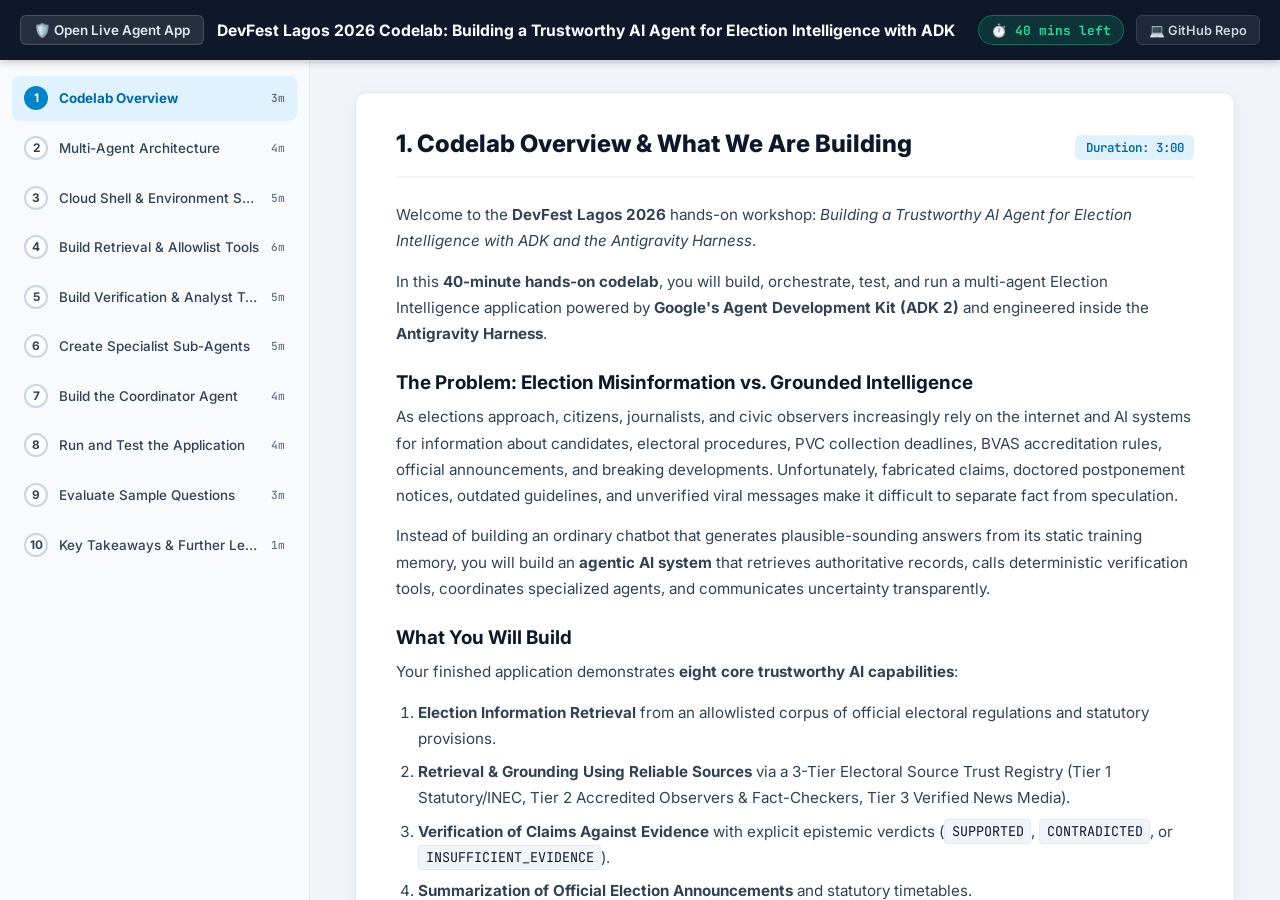
==== commit 3ab2c7af: "docs(codelab): make Google Cloud Shell with workshop credits the primary one-click workflow" ====
--- a/codelab/index.html
+++ b/codelab/index.html
@@ -562,56 +562,55 @@
         </section>
 
         <!-- ============================================================== -->
-        <!-- STEP 3: ENVIRONMENT SETUP                                      -->
-        <!-- ============================================================== -->
-        <section class="codelab-step" data-title="Environment Setup" data-duration="5">
+        <!-- STEP 3: ENVIRONMENT SETUP (GOOGLE CLOUD SHELL PRIMARY)         -->
+        <!-- ============================================================== -->
+        <section class="codelab-step" data-title="Cloud Shell & Environment Setup" data-duration="5">
           <div class="step-header">
-            <h1>3. Set Up the Development Environment</h1>
+            <h1>3. Set Up Google Cloud Shell &amp; Your Environment</h1>
             <span class="step-time-badge">Duration: 5:00</span>
           </div>
 
-          <p>In this step, you will clone the workshop repository, create an isolated Python virtual environment, install <strong>Google ADK (<code>google-adk</code>)</strong> and <strong>FastAPI</strong>, and inspect the project layout.</p>
-
-          <h2>Prerequisites</h2>
-          <ul>
-            <li><strong>Python 3.11+</strong> installed (or Google Cloud Shell)</li>
-            <li><strong>Git</strong> installed</li>
-            <li><strong>Code Editor:</strong> Antigravity IDE, VS Code, or Cloud Shell Editor</li>
-            <li><em>(Optional)</em> A <strong>Gemini API Key</strong> (from Google AI Studio) or a <strong>Google Cloud Project</strong> with Vertex AI enabled. <em>Note: The repository also includes a built-in deterministic Grounded Tool Engine fallback so you can complete every step even without a cloud key or on unstable conference Wi-Fi!</em></li>
-          </ul>
-
-          <h2>Step 3.1 — Clone the Repository</h2>
-          <p>Open your terminal and run:</p>
-          <pre><code>git clone https://github.com/gabbyagbobli/devfest-lagos-election-intelligence.git
-cd devfest-lagos-election-intelligence</code></pre>
-
-          <h2>Step 3.2 — Create Virtual Environment &amp; Install Dependencies</h2>
-          <p><strong>On macOS / Linux / Google Cloud Shell:</strong></p>
-          <pre><code>python3 -m venv .venv
+          <p>Because you have <strong>Google Cloud workshop credits</strong>, you can run every single command in this codelab directly inside <strong>Google Cloud Shell</strong>—no local installations or manual API keys required!</p>
+
+          <div class="aside-positive">
+            <strong>💡 Incognito Tip for Workshop Credits:</strong><br/>
+            Open the workshop credit redemption link and <a href="https://shell.cloud.google.com/?show=ide,terminal" target="_blank" rel="noopener">Google Cloud Shell</a> in an <strong>Incognito window</strong> signed in with your personal <code>@gmail.com</code> account so your personal and corporate accounts do not mix.
+          </div>
+
+          <h2>Step 3.1 — Activate Cloud Shell &amp; Select Your Project</h2>
+          <p>Open <a href="https://shell.cloud.google.com/?show=ide,terminal" target="_blank" rel="noopener">Google Cloud Shell</a> (or click the <strong>Activate Cloud Shell</strong> <code>&gt;_</code> icon in the top-right of the Google Cloud Console). Then run the following snippet to select your active workshop project and enable the Vertex AI / Agent Platform API:</p>
+          <pre><code>unset CLOUDSDK_CORE_PROJECT
+PS3="Select your workshop project number (e.g. 1): "
+select PROJECT_ID in $(gcloud projects list --format="value(projectId)"); do
+  [ -n "$PROJECT_ID" ] &amp;&amp; gcloud config set project "$PROJECT_ID" &amp;&amp; break
+done
+
+gcloud services enable aiplatform.googleapis.com</code></pre>
+
+          <h2>Step 3.2 — Clone the Workshop Repository &amp; Install Dependencies</h2>
+          <p>In your Cloud Shell terminal, clone the starter repository, create a Python virtual environment, and install the dependencies:</p>
+          <pre><code>cd ~
+git clone https://github.com/gabbyagbobli/devfest-lagos-election-intelligence.git
+cd ~/devfest-lagos-election-intelligence
+
+python3 -m venv .venv
 source .venv/bin/activate
 pip install --upgrade pip
 pip install -r requirements.txt</code></pre>
 
-          <p><strong>On Windows (PowerShell):</strong></p>
-          <pre><code>python -m venv .venv
-.\.venv\Scripts\Activate.ps1
-pip install --upgrade pip
-pip install -r requirements.txt</code></pre>
-
-          <h2>Step 3.3 — Configure Environment Variables (<code>.env</code>)</h2>
-          <p>Copy the template environment file:</p>
-          <pre><code>cp .env.example .env</code></pre>
-          <p>Open <code>.env</code> in your editor and configure either Option A (Gemini API Key) or Option B (Google Cloud Vertex AI):</p>
-          <pre><code># Option A: Google AI Studio / Gemini Developer API Key
-GOOGLE_API_KEY=your_gemini_api_key_here
-
-# Option B: Google Cloud Vertex AI / Agent Platform
-GOOGLE_GENAI_USE_VERTEXAI=0
-GOOGLE_CLOUD_PROJECT=your-gcp-project-id
+          <h2>Step 3.3 — Auto-Configure <code>.env</code> for Cloud Shell &amp; Vertex AI</h2>
+          <p>Run this single command in Cloud Shell to automatically generate your <code>.env</code> file using your active Google Cloud project and workshop credits (no manual API key copying needed!):</p>
+          <pre><code>cat &lt;&lt;EOF &gt; .env
+GOOGLE_GENAI_USE_VERTEXAI=1
+GOOGLE_CLOUD_PROJECT=$(gcloud config get-value project)
 GOOGLE_CLOUD_LOCATION=us-central1
-
-# Model used by all 4 ADK agents
-ADK_MODEL=gemini-2.5-flash</code></pre>
+ADK_MODEL=gemini-2.5-flash
+EOF
+
+cat .env</code></pre>
+
+          <p>To open the repository in the Cloud Shell Code Editor alongside your terminal, you can also run:</p>
+          <pre><code>cloudshell edit app/agents/coordinator.py</code></pre>
 
           <h2>Project Directory Structure</h2>
           <pre><code>devfest-lagos-election-intelligence/
@@ -634,18 +633,19 @@
     └── test_election_agent.py      # Automated Pytest Suite (8 Verification Tests)</code></pre>
 
           <div class="aside-positive">
-            <strong>🔍 Checkpoint — Confirm Installation &amp; Data Corpus:</strong><br/>
-            Run these two commands in your terminal:
+            <strong>🔍 Checkpoint — Confirm Cloud Shell Setup &amp; Data Corpus:</strong><br/>
+            Run these two commands in your Cloud Shell terminal:
             <pre><code>adk --version
-python -c "import json; print('Verified corpus docs:', len(json.load(open('data/election_corpus.json', encoding='utf8'))))"</code></pre>
+python3 -c "import json; print('Verified corpus docs:', len(json.load(open('data/election_corpus.json', encoding='utf8'))))"</code></pre>
             <strong>Expected Output:</strong>
             <pre><code>adk, version 2.14.0
 Verified corpus docs: 9</code></pre>
           </div>
 
           <div class="aside-negative">
-            <strong>🛠️ Troubleshooting:</strong><br/>
-            If PowerShell blocks script execution when running <code>.\.venv\Scripts\Activate.ps1</code>, run <code>Set-ExecutionPolicy -Scope Process -ExecutionPolicy Bypass</code> first, or invoke Python directly via <code>.\.venv\Scripts\python.exe</code>.
+            <strong>🛠️ Session Recovery Tip:</strong><br/>
+            If your Cloud Shell tab reloads or disconnects during the workshop, reconnect to your environment at any time with:
+            <pre><code>cd ~/devfest-lagos-election-intelligence &amp;&amp; source .venv/bin/activate</code></pre>
           </div>
         </section>
 
@@ -1100,18 +1100,23 @@
 
 ======================== 8 passed in 2.60s =========================</code></pre>
 
-          <h2>Step 8.2 — Launch the Election Intelligence Trust Dashboard</h2>
-          <p>Start the FastAPI application server on port <code>8080</code>:</p>
-          <pre><code>uvicorn app.main:app --reload --port 8080</code></pre>
-          <p>Now open <strong><code>http://localhost:8080</code></strong> in your browser (or open the live deployed app at <a href="/" target="_blank" rel="noopener">https://devfest-lagos-election-agent-2026.web.app</a>).</p>
-
-          <h2>Step 8.3 — (Optional) Test with ADK CLI &amp; ADK Web UI</h2>
-          <p>Because our agent package in <code>app/election_intelligence/</code> follows standard ADK conventions, you can also run it directly in ADK's terminal runner or built-in developer playground:</p>
-          <pre><code># Run interactively in the terminal CLI
+          <h2>Step 8.2 — Launch the Election Intelligence Trust Dashboard in Cloud Shell</h2>
+          <p>Start the FastAPI application server on port <code>8080</code> (Google Cloud Shell's default Web Preview port):</p>
+          <pre><code>cd ~/devfest-lagos-election-intelligence &amp;&amp; source .venv/bin/activate
+uvicorn app.main:app --host 0.0.0.0 --port 8080</code></pre>
+          <p>To view your running application in Google Cloud Shell:</p>
+          <ol>
+            <li>Click the <strong>Web Preview</strong> icon in the top-right toolbar of Google Cloud Shell.</li>
+            <li>Select <strong>Preview on port 8080</strong> (or click <strong>Change port</strong> &rarr; enter <code>8080</code> &rarr; <strong>Change and Preview</strong>).</li>
+          </ol>
+
+          <h2>Step 8.3 — (Optional) Test with ADK CLI &amp; ADK Web UI in Cloud Shell</h2>
+          <p>Press <code>Ctrl + C</code> to stop <code>uvicorn</code> if running, then test our agent package directly in ADK's terminal runner or built-in developer playground (passing <code>--allow_origins "*"</code> for Cloud Shell Web Preview):</p>
+          <pre><code># Option A: Run interactively in the Cloud Shell terminal
 adk run app/election_intelligence
 
-# Or launch the ADK Developer Web UI on port 8000
-adk web app</code></pre>
+# Option B: Launch the ADK Developer Web UI on port 8080 for Cloud Shell Web Preview
+adk web app --port 8080 --allow_origins "*"</code></pre>
 
           <div class="aside-negative">
             <strong>🛠️ Troubleshooting Common Errors:</strong>
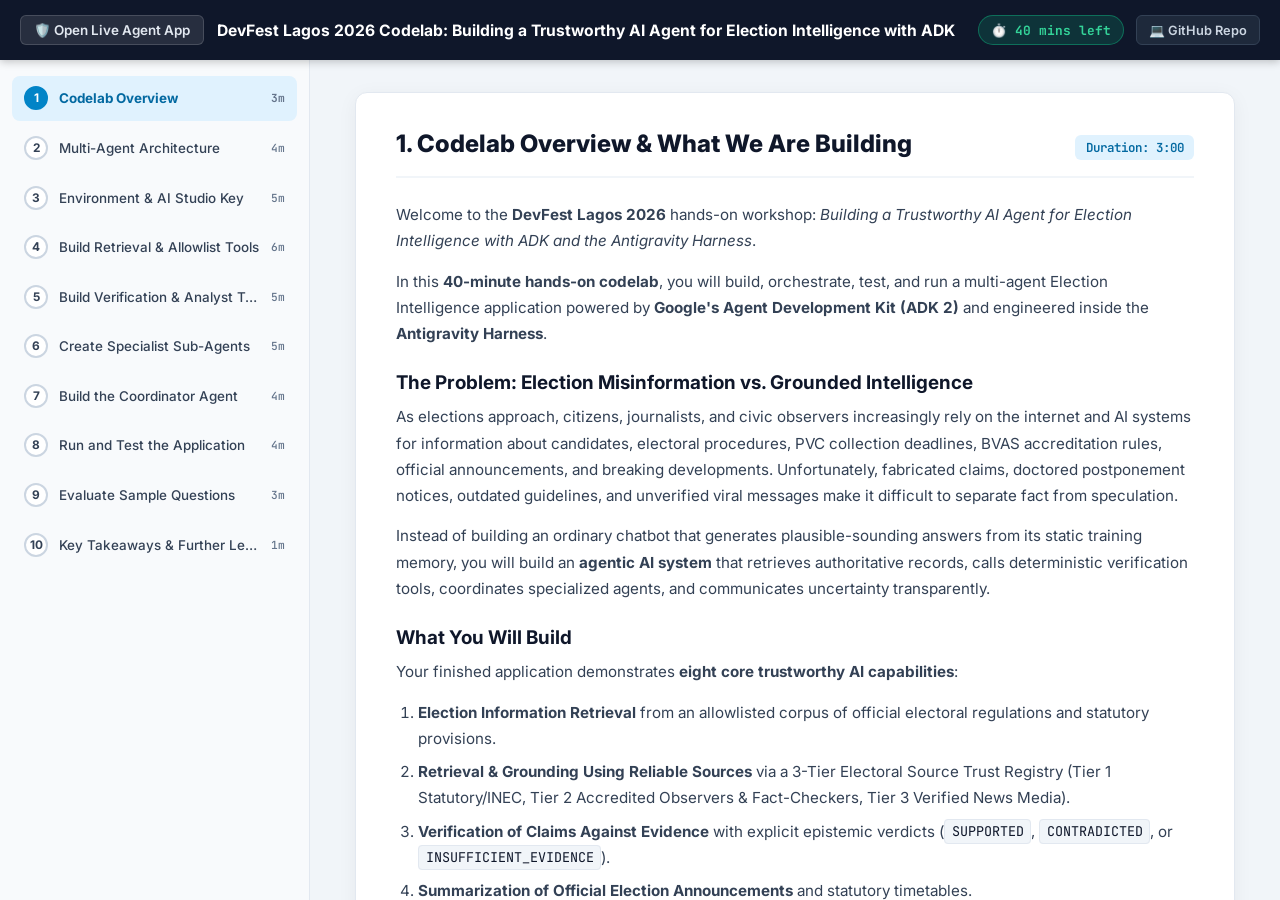
==== commit 806de2a0: "Add Google AI Studio API key walkthrough, UI key modal, and root .env auto-loading" ====
--- a/codelab/index.html
+++ b/codelab/index.html
@@ -562,54 +562,67 @@
         </section>
 
         <!-- ============================================================== -->
-        <!-- STEP 3: ENVIRONMENT SETUP (GOOGLE CLOUD SHELL PRIMARY)         -->
-        <!-- ============================================================== -->
-        <section class="codelab-step" data-title="Cloud Shell & Environment Setup" data-duration="5">
+        <!-- STEP 3: ENVIRONMENT & GOOGLE AI STUDIO API KEY SETUP           -->
+        <!-- ============================================================== -->
+        <section class="codelab-step" data-title="Environment & AI Studio Key" data-duration="5">
           <div class="step-header">
-            <h1>3. Set Up Google Cloud Shell &amp; Your Environment</h1>
+            <h1>3. Set Up Your Environment &amp; Google AI Studio API Key</h1>
             <span class="step-time-badge">Duration: 5:00</span>
           </div>
 
-          <p>Because you have <strong>Google Cloud workshop credits</strong>, you can run every single command in this codelab directly inside <strong>Google Cloud Shell</strong>—no local installations or manual API keys required!</p>
+          <p>You can run every command in this codelab inside <strong>Google Cloud Shell</strong> (<a href="https://shell.cloud.google.com/?show=ide,terminal" target="_blank" rel="noopener">shell.cloud.google.com</a>) or locally inside <strong>Antigravity IDE / Antigravity 2.0</strong>.</p>
+
+          <h2>Step 3.1 — Clone the Workshop Repository &amp; Install Dependencies</h2>
+          <p>Open your terminal (in <a href="https://shell.cloud.google.com/?show=ide,terminal" target="_blank" rel="noopener">Google Cloud Shell</a> or Antigravity IDE), clone the starter repository, create a Python virtual environment, and install the dependencies:</p>
+          <pre><code>cd ~
+git clone https://github.com/gabbyagbobli/devfest-lagos-election-intelligence.git
+cd ~/devfest-lagos-election-intelligence
+
+python3 -m venv .venv
+source .venv/bin/activate
+pip install --upgrade pip
+pip install -r requirements.txt</code></pre>
+          <p><em>(On Windows PowerShell in Antigravity IDE, activate with <code>.\.venv\Scripts\Activate.ps1</code> instead of <code>source .venv/bin/activate</code>.)</em></p>
+
+          <h2>Step 3.2 — Configure Your Gemini 3.8 Flash Credentials (<code>.env</code>)</h2>
+          <p>Choose <strong>Option A (Recommended — Google AI Studio API Key)</strong> for the fastest 30-second setup, or <strong>Option B</strong> if using Google Cloud Vertex AI workshop credits:</p>
+
+          <h3>Option A (Recommended): Get a Free API Key on Google AI Studio</h3>
+          <ol>
+            <li>Open <a href="https://aistudio.google.com/apikey" target="_blank" rel="noopener"><strong>Google AI Studio — Get API Key (aistudio.google.com/apikey)</strong></a> (or <a href="https://ai.dev" target="_blank" rel="noopener">ai.dev</a>) and sign in with your Google account.</li>
+            <li>Click <strong>Create API key</strong> and copy your generated <code>AIza...</code> key.</li>
+            <li>Run the command below in your terminal (replace <code>PASTE_YOUR_AI_STUDIO_KEY_HERE</code> with your copied key):</li>
+          </ol>
+          <pre><code>cat &lt;&lt;EOF &gt; .env
+GOOGLE_API_KEY=PASTE_YOUR_AI_STUDIO_KEY_HERE
+GOOGLE_GENAI_USE_VERTEXAI=0
+ADK_MODEL=gemini-3.8-flash
+EOF
+
+cat .env</code></pre>
 
           <div class="aside-positive">
-            <strong>💡 Incognito Tip for Workshop Credits:</strong><br/>
-            Open the workshop credit redemption link and <a href="https://shell.cloud.google.com/?show=ide,terminal" target="_blank" rel="noopener">Google Cloud Shell</a> in an <strong>Incognito window</strong> signed in with your personal <code>@gmail.com</code> account so your personal and corporate accounts do not mix.
-          </div>
-
-          <h2>Step 3.1 — Activate Cloud Shell &amp; Select Your Project</h2>
-          <p>Open <a href="https://shell.cloud.google.com/?show=ide,terminal" target="_blank" rel="noopener">Google Cloud Shell</a> (or click the <strong>Activate Cloud Shell</strong> <code>&gt;_</code> icon in the top-right of the Google Cloud Console). Then run the following snippet to select your active workshop project and enable the Vertex AI / Agent Platform API:</p>
+            <strong>💡 Tip — Web UI Key Button:</strong><br/>
+            When you launch the web dashboard in Step 8, you can also click the <strong>🔑 AI Studio Key</strong> button in the top navigation bar at any time to paste or verify your Google AI Studio key directly in the browser!
+          </div>
+
+          <h3>Option B (Alternative): Use Google Cloud Workshop Credits (Vertex AI in Cloud Shell)</h3>
+          <p>If you prefer authenticating via your Google Cloud workshop credit project in Cloud Shell without an API key, run:</p>
           <pre><code>unset CLOUDSDK_CORE_PROJECT
 PS3="Select your workshop project number (e.g. 1): "
 select PROJECT_ID in $(gcloud projects list --format="value(projectId)"); do
   [ -n "$PROJECT_ID" ] &amp;&amp; gcloud config set project "$PROJECT_ID" &amp;&amp; break
 done
-
-gcloud services enable aiplatform.googleapis.com</code></pre>
-
-          <h2>Step 3.2 — Clone the Workshop Repository &amp; Install Dependencies</h2>
-          <p>In your Cloud Shell terminal, clone the starter repository, create a Python virtual environment, and install the dependencies:</p>
-          <pre><code>cd ~
-git clone https://github.com/gabbyagbobli/devfest-lagos-election-intelligence.git
-cd ~/devfest-lagos-election-intelligence
-
-python3 -m venv .venv
-source .venv/bin/activate
-pip install --upgrade pip
-pip install -r requirements.txt</code></pre>
-
-          <h2>Step 3.3 — Auto-Configure <code>.env</code> for Cloud Shell &amp; Vertex AI</h2>
-          <p>Run this single command in Cloud Shell to automatically generate your <code>.env</code> file using your active Google Cloud project and workshop credits (no manual API key copying needed!):</p>
-          <pre><code>cat &lt;&lt;EOF &gt; .env
+gcloud services enable aiplatform.googleapis.com
+
+cat &lt;&lt;EOF &gt; .env
 GOOGLE_GENAI_USE_VERTEXAI=1
 GOOGLE_CLOUD_PROJECT=$(gcloud config get-value project)
-GOOGLE_CLOUD_LOCATION=us-central1
-ADK_MODEL=gemini-2.5-flash
-EOF
-
-cat .env</code></pre>
-
-          <p>To open the repository in the Cloud Shell Code Editor alongside your terminal, you can also run:</p>
+GOOGLE_CLOUD_LOCATION=global
+ADK_MODEL=gemini-3.8-flash
+EOF</code></pre>
+
+          <p>To open the repository files in the Cloud Shell Code Editor alongside your terminal, you can run:</p>
           <pre><code>cloudshell edit app/agents/coordinator.py</code></pre>
 
           <h2>Project Directory Structure</h2>
@@ -857,7 +870,7 @@
             <pre><code>Nov 21 Date Claim: SUPPORTED
 Dec 12 Postponement Rumor: CONTRADICTED
 Eti-Osa Relocation Rumor: INSUFFICIENT_EVIDENCE
-Multi-Source Count: 4</code></pre>
+Multi-Source Count: 5</code></pre>
           </div>
         </section>
 
@@ -883,6 +896,7 @@
           <pre><code>from __future__ import annotations
 
 import os
+from dotenv import load_dotenv
 from google.adk.agents import Agent
 from google.adk.tools import FunctionTool
 
@@ -895,7 +909,8 @@
     verify_election_claim,
 )
 
-MODEL_NAME = os.getenv("ADK_MODEL", "gemini-2.5-flash")
+load_dotenv()
+MODEL_NAME = os.getenv("ADK_MODEL", "gemini-3.8-flash")
 
 # ---------------------------------------------------------------------------
 # B. Election Research Agent
@@ -1071,7 +1086,7 @@
 print('Sub-Agents:', [sa.name for sa in root_agent.sub_agents])"</code></pre>
             <strong>Expected Output:</strong>
             <pre><code>Root Agent: election_intelligence_coordinator
-Model: gemini-2.5-flash
+Model: gemini-3.8-flash
 Sub-Agents: ['election_research_agent', 'claim_verification_agent', 'election_information_analyst']</code></pre>
           </div>
         </section>
@@ -1175,8 +1190,11 @@
           </ul>
 
           <div class="aside-positive">
-            <strong>🔍 Checkpoint — Test the Source Credibility Inspector:</strong><br/>
-            In the left sidebar of the dashboard under <strong>Source Credibility Allowlist Tool</strong>, click the <code>whatsapp-forward</code> chip and verify it returns <code>🚫 UNTRUSTED / BLOCKED • Trust Score: 0</code>.
+            <strong>🔍 Checkpoint — Test the Source Credibility Inspector &amp; Live Trace:</strong><br/>
+            <ol style="margin-top:0.4rem; margin-bottom:0;">
+              <li>In the left sidebar, click <strong>Check Source Credibility</strong> to expand the allowlist drawer, then click the <code>whatsapp-forward</code> chip and verify it returns <code>BLOCKED / UNTRUSTED • Score: 0</code>.</li>
+              <li>On the right panel, switch between the <strong>Intelligence Briefing</strong>, <strong>Verified Sources</strong>, and <strong>Agent Trace</strong> tabs to inspect how <code>election_intelligence_coordinator</code> delegated your request.</li>
+            </ol>
           </div>
         </section>
 
